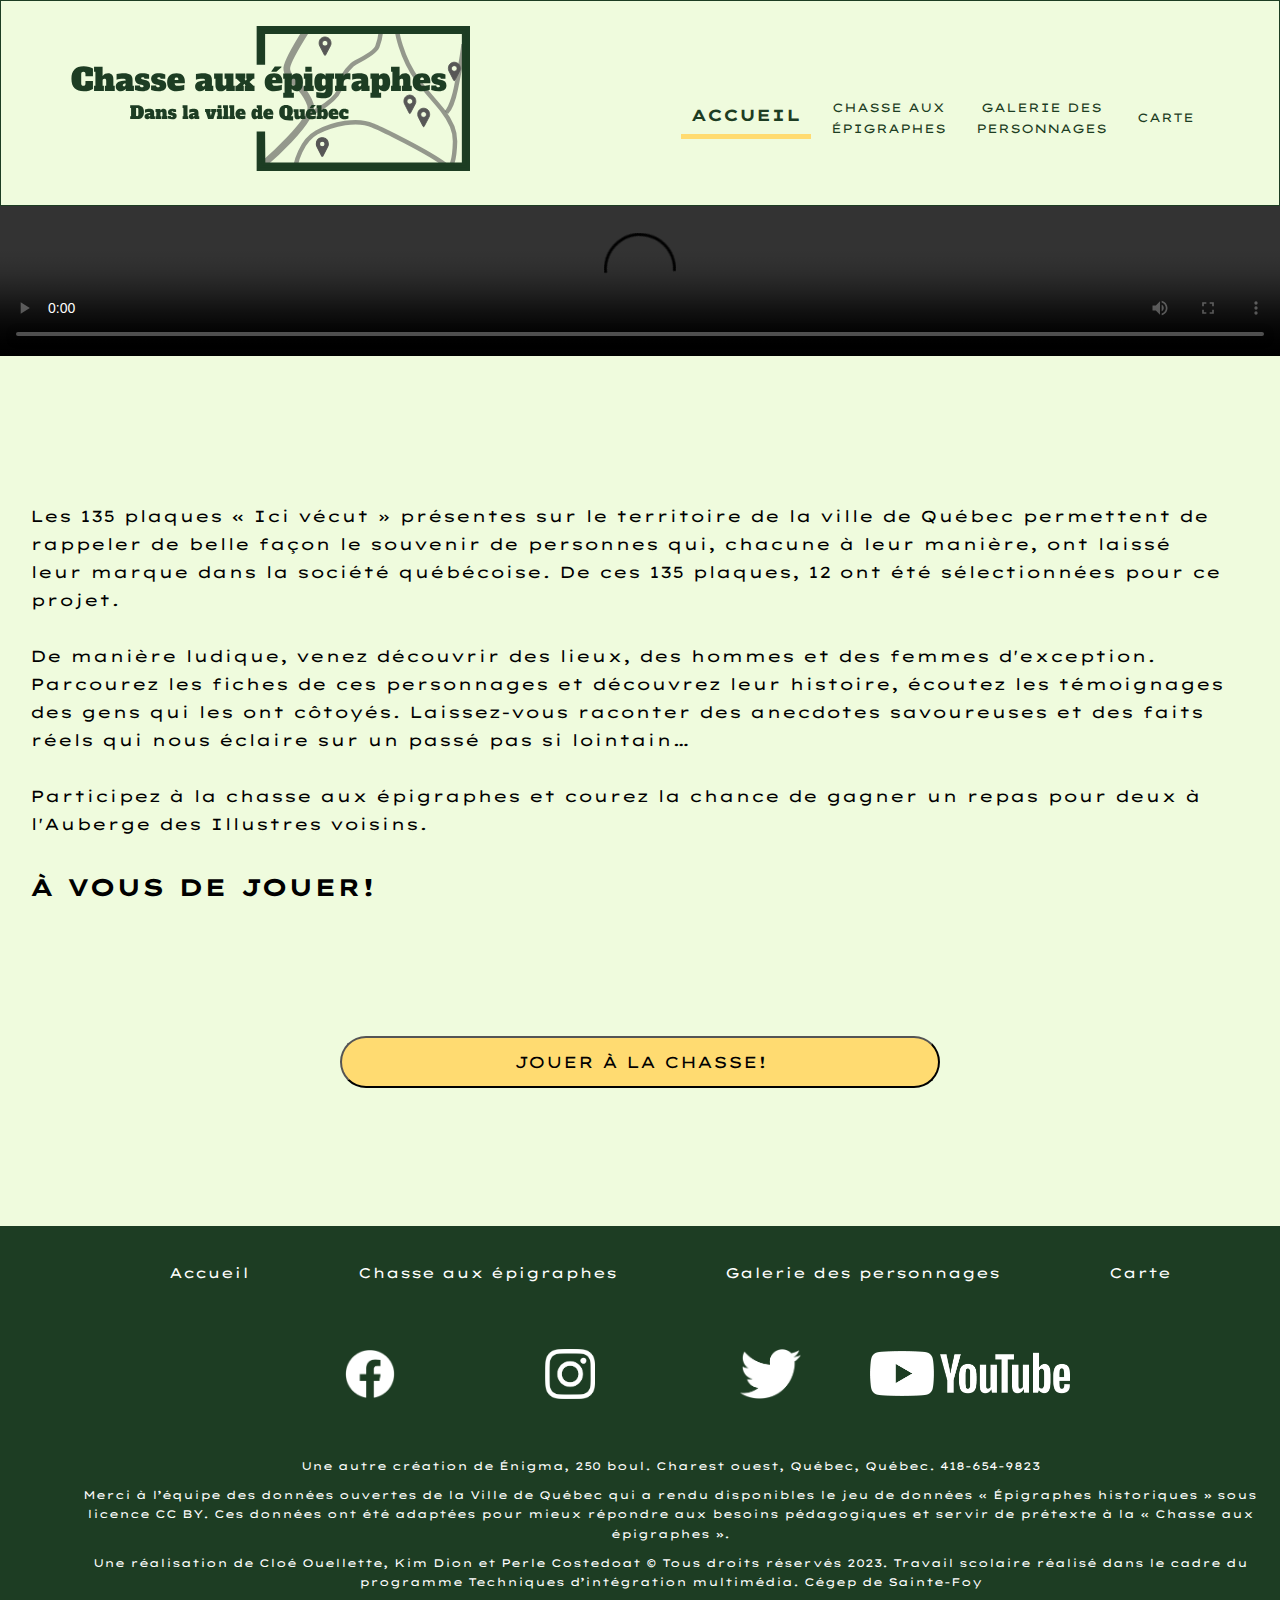
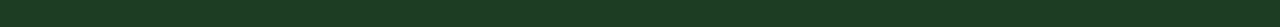
==== accueil/index.html @ 33965a0e "menage css" ====
<!DOCTYPE html>
<html lang="en">
<head>
    <meta charset="UTF-8">
    <meta http-equiv="X-UA-Compatible" content="IE=edge">
    <meta name="viewport" content="width=device-width, initial-scale=1.0">

    <meta name="viewport" content="width=device-width, initial-scale=1.0">
  <meta name="description" content="Chasse aux épigraphes est un jeu, une chasse aux trésors imaginée par Énigma, firme spécialisée en 
  jeux sérieux. Les données proviennent des épigraphes historiques de la Ville de Québec. Il est réalisé par Cloé Ouellette, Perle Costedoat et 
  Kim dion, étudiantes en première année du programme Techniques d’intégration multimédia.">
  <meta name="keywords"
    content="Énigma, chasse, épigraphes, données ouvertes, Chasse aux épigraphes, personnages historiques">
  <meta name="author" content="Énigma & le programme Techniques d’intégration multimédia du Cégep de Sainte-Foy">

  <title>Accueil</title>

  <link rel="apple-touch-icon" sizes="180x180" href="../assests/images/favicon/apple-touch-icon.png">
  <link rel="icon" type="image/png" sizes="32x32" href="../assests/images/favicon/favicon-32x32.png">
  <link rel="icon" type="image/png" sizes="16x16" href="../assests/images/favicon/favicon-16x16.png">
  <link rel="manifest" href="../assests/images/favicon/site.webmanifest">
  <link rel="mask-icon" href="../assests/images/favicon/safari-pinned-tab.svg" color="#5bbad5">
  <meta name="msapplication-TileColor" content="#da532c">
  <meta name="theme-color" content="#ffffff">


    
    <link rel="stylesheet" href="../assests/css/style-mandatA.css">
    <!-- <link rel="stylesheet" href="../assests/css/style-mandatC.css"> -->
    <script defer src="../assests/js/menu.js"></script>
</head>
<body>
 <!-- ENTETE - MENU PRINCIPAL -->
 <nav class="entete-nav">

  <div class="div-conteneur-nav conteneur">
    <a href="../accueil/index.html"><img class="logo" src="../assests/images/logo-chasse1.svg"></a>

    <div class="nav">
      <ul class="entete-nav-liste  ">
        <li class="entete-nav-item"><a href="../accueil/index.html" class="entete-nav-lien lien--actif">ACCUEIL</a></li>
        <li class="entete-nav-item "><a href="../chasse/index.html" class="entete-nav-lien">CHASSE AUX
            <br>
            ÉPIGRAPHES</a></li>
        <li class="entete-nav-item"><a href="../galerie/index.html" class="entete-nav-lien">GALERIE DES
            <br>PERSONNAGES</a></li>
        <li class="entete-nav-item"><a href="../fiches/fiche.html" class="entete-nav-lien">CARTE</a></li>
      </ul>
    </div>

  </div>

</nav>

<!-- main -->
    <main>
       <div class="video">
        <video width="100%" src="../assests/video/ouellettec_chasseEpigraphe.mp4" alt="Animation d'introduction de la chasse aux épigraphes" controls></video>
      </div>


    <div class="main">
        <div class="div-conteneur conteneur">
        <p>
            Les 135 plaques « Ici vécut » présentes sur le territoire de la ville de Québec permettent de rappeler de belle façon le souvenir de personnes qui, chacune à leur manière, ont laissé leur marque dans la société québécoise. De ces 135 plaques, 12 ont été sélectionnées pour ce projet.<br>
            <br>
            De manière ludique, venez découvrir des lieux, des hommes et des femmes d'exception. Parcourez les fiches de ces personnages et découvrez leur histoire, écoutez les témoignages des gens qui les ont côtoyés. Laissez-vous raconter des anecdotes savoureuses et des faits réels qui nous éclaire sur un passé pas si lointain…<br>
            <br>
            Participez à la chasse aux épigraphes et courez la chance de gagner un repas pour deux à l'Auberge des Illustres voisins.<br>
            <br>
        </p>
    
        <h2>À VOUS DE JOUER!</h2>
        <br>
      </div> 
      <p class="pbouton">
        <button class="btnDirectionChasse" onclick="window.location.href = '../chasse/index.html';">JOUER À LA CHASSE!</button>
      </p>
    </div>
      
    </main>
      

      <!-- FOOTER -->
  <footer>
    <div class="conteneur div-conteneur">
    <div>
      <ul class="footer-nav">
        <li class="footer-nav-item"><a href="../accueil/index.html" class="footer-nav-lien">Accueil</a></li>
        <li class="footer-nav-item"><a href="../chasse/index.html" class="footer-nav-lien">Chasse aux épigraphes</a>
        </li>
        <li class="footer-nav-item"><a href="../galerie/index.html" class="footer-nav-lien">Galerie des personnages</a>
        </li>
        <li class="footer-nav-item"><a href="" class="footer-nav-lien">Carte</a></li>
      </ul>
    </div>

    <div>
      <ul class="menu-sociaux">
        <li class="menu-sociaux__item">
          <a class="menu-sociaux__lien" href="https://www.facebook.com"
            style="background-image: url(../assests/images/f_logo_RGB-White_100.png);">facebook</a>
        </li>
        <li class="menu-sociaux__item">
          <a class="menu-sociaux__lien" href="https://instagram.com/"
            style="background-image: url(../assests/images/Instagram_Glyph_White.png);">instagram</a>
        </li>
        <li class="menu-sociaux__item">
          <a class="menu-sociaux__lien" href="https://twitter.com"
            style="background-image: url(../assests/images/2021\ Twitter\ logo\ -\ white.png);">twitter</a>
        </li>
        <li class="menu-sociaux__item">
          <a class="menu-sociaux__lien youtube" href="https://youtube.com/"
            style="background-image: url(../assests/images/yt_logo_mono_dark.png);">youtube</a>
        </li>
      </ul>
    </div>

    <p class="p-footer">Une autre création de Énigma, 250 boul. Charest ouest, Québec, Québec. 418-654-9823</p>
    <p class="p-footer">Merci à l’équipe des données ouvertes de la Ville de Québec qui a rendu disponibles le jeu de
      données «
      Épigraphes historiques » sous licence CC BY. Ces données ont été adaptées pour mieux répondre aux besoins
      pédagogiques et servir de prétexte à la « Chasse aux épigraphes ».</p>
    <p class="p-footer">Une réalisation de Cloé Ouellette, Kim Dion et Perle Costedoat © Tous droits réservés 2023.
      Travail scolaire
      réalisé dans le cadre du programme Techniques d’intégration multimédia. Cégep de Sainte-Foy</p>
  </div>
  </footer>
</body>
</html>
---- assests/css/style-mandatA.css ----
@charset "UTF-8";
/**
 * @author: Perle Costedoat
 */

/* IMPORTER D'ABORD LES POLICES DE CARACTÈRES */

@import url('https://fonts.googleapis.com/css2?family=Lexend+Zetta&family=Tiro+Tamil&display=swap');

/* IMPORTER LES FICHIERS CSS */
@import url(normalize.css);
@import url(utilitaires.css);
@import url(base.css);
@import url(typo.css);
@import url(grille.css);
@import url(menu.css);

/* Réinitialisation */
* {
    margin: 0;
    padding: 0;
    box-sizing: border-box;
}


/* ------------------------------------------------------------------------------------------------------------------ */
/* MAIN */
body{
    background-color: #EFFBDD;
    text-align:left;
}
.main{
    width: auto;
    margin: 10px;
    padding: 10% 0 10%;
}

h2{
    font-family:'Lexend Zetta', sans-serif;
    font-size: 1.5em;
}
/* ------------------------------------------------------------------------------------------------------------------ */
/* BOUTON */
.pbouton{
    text-align: center;
}
@media (min-width:600px){
    .pbouton{
    text-align: center;
    padding: 100px 0 0;
}
}

.btnDirectionChasse{
    
    background-color:#FFDB71 ;
    width: fit-content;
    display: inline-block;
    border-radius: 30px;
    text-align: center;
    padding: 15px 40px;
    -webkit-transition: all 0.5s;
    -moz-transition: all 0.5s;
    -o-transition: all 0.5s;
    transition: all 0.5s;
    cursor: pointer;

}
@media (min-width: 600px){
    .btnDirectionChasse{
        background-color:#FFDB71 ;
        display: inline-block;
        border-radius: 30px;
        text-align: center;
        padding: 15px;
        width: 600px;
        -webkit-transition: all 0.5s;
        -moz-transition: all 0.5s;
        -o-transition: all 0.5s;
        transition: all 0.5s;
        cursor: pointer;
    
    }
}
@media (min-width: 800px){
    .btnDirectionChasse{
        background-color:#FFDB71 ;
        display: inline-block;
        border-radius: 30px;
        text-align: center;
        padding: 15px;
        width: 600px;
        -webkit-transition: all 0.5s;
        -moz-transition: all 0.5s;
        -o-transition: all 0.5s;
        transition: all 0.5s;
        cursor: pointer;
    
    }
}
.btnDirectionChasse:hover {
    background-color: #1D3D23;
    color: #EFFBDD;

}
/* ------------------------------------------------------------------------------------------------------------------ */
/* FOOTER
.youtube{
    width: 120px;
}
@media (min-width:600px){
    .youtube{
        width: 200px;
    }
}
.menu-sociaux__lien {
    background-repeat: no-repeat;
    background-size:contain;
    font-size: 0;
    height: 30px;
    display: block;
    padding: 0 25px;
    text-align: center;
    background-position: center;
}
.menu-sociaux__item{
    width: 200px;
    display: flex;
    justify-content: center;
}

.menu-sociaux {
    display: flex;
    flex-direction: row;
    list-style: none;
    justify-content: space-around;
    padding: 53px 0;
}

footer {
    background-color: #1D3D23;
    color: #fff;
    padding: 10px 50px 30px;
    text-align: center;
    
}

.footer-nav {
    display: flex;
    flex-direction: row;
    list-style: none;
    justify-content: space-evenly;
    padding: 25px 0 10px;
}
.footer-nav-item{
    text-align: center;
    display: flex;
    
}
.footer-nav-lien {
    color: #fff;
    font-size: 1rem;
    text-decoration: none;
    margin: 0 10px;
    width: fit-content;
    text-align: center;
}

.p-footer {
    text-align: center;
    font-size: 1.1rem;
    padding: 5px 0;
}

@media (min-width:600px){
    .menu-sociaux__lien {
        background-repeat: no-repeat;
        padding-right: 100px;
        background-size: contain;
        font-size: 0;
        height: 50px;
        display: block;
    }
    
    .menu-sociaux {
        display: flex;
        flex-direction: row;
        list-style: none;
        justify-content: center;
        padding: 53px 0;
    }
    
    footer {
        background-color: #1D3D23;
        color: #fff;
        padding: 10px 50px 30px;
        
    }
    
    .footer-nav {
        display: flex;
        flex-direction: row;
        list-style: none;
        justify-content: space-evenly;
        padding: 25px 0 10px;
    }
    
    .footer-nav-lien {
        color: #fff;
        font-size: 1.4rem;
        text-decoration: none;
    }
    
    .p-footer {
        text-align: center;
        font-size: 1.1rem;
        padding: 5px 0;
    }

} */
---- assests/css/style-mandatC.css ----
@charset "UTF-8";
/**
 * @author: Cloé Ouellette
 */

/* IMPORTER D'ABORD LES POLICES DE CARACTÈRES */

@import url('https://fonts.googleapis.com/css2?family=Lexend+Zetta&family=Tiro+Tamil&display=swap');

/* IMPORTER LES FICHIERS CSS */
@import url(normalize.css);
@import url(utilitaires.css);
@import url(base.css);
@import url(typo.css);
@import url(grille.css);
@import url(menu.css);

/* Réinitialisation */
* {
    margin: 0;
    padding: 0;
    box-sizing: border-box;
}

/* .div-conteneur-nav {
    display: flex;
    flex-direction: column;
    justify-content: space-between;
    align-items: center;
}

@media(min-width:900px){
    .div-conteneur-nav{
    display: flex;
    flex-direction: row;
    justify-content: space-between;
    }
}

.div-conteneur {
    margin: 0 auto;
} */



/* ------------------------------------------------------------------------------------------------------------------ */



/* ------------------------------------------------------------------------------------------------------------------ */
/* TITRE PAGE */


.titre-page,
.titre-fiche {
    background-color: #EFFBDD;
    border: #1D3D23 1px solid;
    margin: 0;
    padding: 100px 0;
    text-align: center;
    color: #1D3D23;
    position: relative;
}

.titre-fiche{
    height: 700px;
}

.span-prenom {

    position: absolute;
    width: 302px;
    height: 92px;
    left: 12%;
    top: 5%;

    font-family: 'Tiro Tamil';
    font-style: normal;
    font-weight: 400;
    font-size: 3rem;
    line-height: 92px;

}
@media (min-width:600px){
    .span-prenom {

        position: absolute;
        width: 302px;
        height: 92px;
        left: 30%;
        top: 5%;
    
        font-family: 'Tiro Tamil';
        font-style: normal;
        font-weight: 400;
        font-size: 60px;
        line-height: 92px;
    
    }
}
@media (min-width:800px){
    .span-prenom {

        position: absolute;
        width: fit-content;
        height: 92px;
        left: 24%;
        top: 30%;
        background-color:#ffffff75;
        padding: 0 10px;
    
        font-family: 'Tiro Tamil';
        font-style: normal;
        font-weight: 400;
        font-size: 64px;
        line-height: 92px;
    
    }
}

.span-nom {
    position: absolute;
    width: 254px;
    height: 92px;
    left: 15%;
    top: 70%;


    font-family: 'Tiro Tamil';
    font-style: normal;
    font-weight: 400;
    font-size: 3rem;
    line-height: 92px;
}
@media (min-width:600px){
    .span-nom {
        position: absolute;
        width: 254px;
        height: 92px;
        left: 33%;
        top: 89%;
    
    
        font-family: 'Tiro Tamil';
        font-style: normal;
        font-weight: 400;
        font-size: 64px;
        line-height: 92px;
    }
}
@media (min-width:800px){
    .span-nom {
        position: absolute;
        width: fit-content;
        height: 92px;
        left: 61%;
        top: 55%;
        background-color:#ffffff75;
        padding: 0 10px;
    
    
        font-family: 'Tiro Tamil';
        font-style: normal;
        font-weight: 400;
        font-size: 64px;
        line-height: 92px;
    }
}


.p-copyright-img-titre {
    order: 1;
    text-align: center;
    margin-bottom: 30px;
    margin-top: 100px;
    font-size: 1.2rem;
}
@media (min-width:600px){
    .p-copyright-img-titre {
        order: -1;;
        text-align: end;
        margin-bottom: 30px;
        font-size: 1.3rem;
    }
}@media (min-width:800px){
    .p-copyright-img-titre {
        order: -1;;
        text-align: end;
        margin-bottom: 30px;
    }
}



.image-copyright {
    display: flex;
    flex-direction: column;
    align-items: center;
}
@media (min-width:600px){
    .image-copyright {
    display: flex;
    flex-direction: row;
    align-items: end;
}
}




.img-titre-fiche {

    margin-left: 10px;

}
@media (min-width:600px){
    .img-titre-fiche {
        margin-left: 25px;
        width: 490px;
        height: 490px;
    }
}
@media (min-width:800px){
    .img-titre-fiche {
        margin-left: 25px;
        width: 490px;
        height: 490px;
    
    }
}



/* ------------------------------------------------------------------------------------------------------------------ */


/* ------------------------------------------------------------------------------------------------------------------ */
/* PAGE CHASSE AUX ÉPIGRAPHES */


/* INFOS JEUX */

.infos-jeu {
    background-color: #1D3D23;
    color: #EFFBDD;
    border: #1D3D23 1px solid;
    padding: 90px 50px;
}

/* TABLEAU DU JEU */

.tableau-jeu {
    background-color: #EFFBDD;
    border: #1D3D23 1px solid;
    color: #1D3D23;
    padding: 90px 50px;
}

.titre-tableau-jeu {
    margin-bottom: 30px;
}
@media(max-width:599px){
    .titre-tableau-jeu {
        margin-bottom: 60px;
        text-align: center;
    }  
}

.cartes-jeu {
    display: flex;
    flex-direction: column;
    justify-content: center;
    align-items: center;
}
.carte{
    width: 200px;
    margin: 10px 0;
}
@media (min-width:600px){
    .cartes-jeu{
    display: flex;
    flex-direction: row;
    justify-content: space-between;
    }
    .carte{
       width:310px; 
    height:430px;
    margin: 0 10px;
    }
}


.carte{
    width: 80%;
}
@media (min-width:600px){
    .carte{
        width: 30%;
    }
}
.bouton-jeu {
    text-align: center;
    margin: 77px 0 0;
}

.btn-piger-chasse {
    width: max-content;
    padding: 0 30px;
    height: 66px;
    background: #1D3D23;
    border-radius: 100px;
    color: #FFDB71;
    font-size: 1.2rem;
    -webkit-transition: all 0.5s;
    -moz-transition: all 0.5s;
    -o-transition: all 0.5s;
    transition: all 0.5s;
    cursor: pointer;
}
@media (min-width:600px){
    .btn-piger-chasse{
        width: 400px;
        font-size: 1.4rem; 
    }
}

.btn-piger-chasse:hover {
    background: #FFDB71;
    color: #1D3D23;
    cursor: pointer;

}

/* ------------------------------------------------------------------------------------------------------------------ */
/* PAGE FICHE */



/* notes bibliographiques */
.notes-biblios {
    position: relative;
    background-color: #1D3D23;
    color: #EFFBDD;
    border: #1D3D23 1px solid;
    display: flex;
    align-items: center;
    padding: 50px 40px;
    height: fit-content;
}

@media (min-width:600px){
    .notes-biblios {
    background-color: #1D3D23;
    color: #EFFBDD;
    border: #1D3D23 1px solid;
    display: flex;
    align-items: center;
    padding: 90px 50px;
    height:fit-content;
}
}
@media (min-width:800px){
    .notes-biblios {
        background-color: #1D3D23;
        color: #EFFBDD;
        border: #1D3D23 1px solid;
        display: flex;
        align-items: center;
        padding: 90px 50px;
    }
}


/* catégorie */
.categorie {
    position: absolute;
    z-index: 1;
    top: 98%;
    left: 18%;
    width: fit-content;
    background-color: #FFDB71;
    padding: 10px 20px;
    color: #1D3D23;
}
@media (min-width:600px){
    .categorie {
    position: absolute;
    top: 98%;
    left: 30%;
    width: fit-content;
    background-color: #FFDB71;
    padding: 10px 20px;
    color: #1D3D23;
}
}
@media (min-width:800px){
    .categorie {
        position: absolute;
        top: 98%;
        left: 40%;
        width: fit-content;
        background-color: #FFDB71;
        padding: 10px 20px;
        color: #1D3D23;
    }
}


/* section localisation et epigraphe */

.infos-localisation-epigraphe {
    background-color: #EFFBDD;
    border: #1D3D23 1px solid;
    color: #1D3D23;
    padding: 30px 20px;
    position: relative;
}
@media (min-width:600px){
    .infos-localisation-epigraphe {
        background-color: #EFFBDD;
        border: #1D3D23 1px solid;
        color: #1D3D23;
        padding: 90px 50px;
    }
}
@media (min-width:800px){
    .infos-localisation-epigraphe {
        background-color: #EFFBDD;
        border: #1D3D23 1px solid;
        color: #1D3D23;
        padding: 90px 50px;
    }
}


.section-localisation {
    padding: 19px 0;
    margin-top: 100px;
}
@media (min-width:600px){
    .section-localisation {
        display: flex;
        padding: 19px 0;
    }
}
@media (min-width:800px){
    .section-localisation {
        position: relative;
        display: flex;
        padding: 19px 0;
    }
}


.section-epigraphe {
    justify-content: space-between;
    padding: 50px 0;
}
@media (min-width:600px){
    .section-epigraphe {
        position: relative;
        display: flex;
        justify-content: space-between;
        padding-top: 150px;
    }
}
@media (min-width:800px){
    .section-epigraphe {
        position: relative;
        display: flex;
        justify-content: space-between;
        padding: 19px 0;
    }
}

.sous-titre-localisation {
    position: absolute;
    top: 4%;
    left: 10%;

    font-family: 'Tiro Tamil';
    font-style: normal;
    font-weight: 400;
    font-size: 40px;
    line-height: 92px;
}
@media (min-width:600px){
    .sous-titre-localisation {
        position: absolute;
        top: 10%;
        left: 6%;
        width: 486px;
        height: 92px;
    
        font-family: 'Tiro Tamil';
        font-style: normal;
        font-weight: 400;
        font-size: 64px;
        line-height: 92px;
    }
}
@media (min-width:800px){
    .sous-titre-localisation {
        position: absolute;
        top: 30%;
        left: 37%;
        width: 486px;
        height: 92px;
    
        font-family: 'Tiro Tamil';
        font-style: normal;
        font-weight: 400;
        font-size: 64px;
        line-height: 92px;
    }
}

.sous-titre-epigraphe{
    position: absolute;
    padding: 20px 0;
    margin-bottom: 10px;
    top:50%;
    left:17%;

    font-family: 'Tiro Tamil';
    font-style: normal;
    font-weight: 400;
    font-size: 40px;
    line-height: 92px;
}
@media (min-width:600px){
    .sous-titre-epigraphe{
        position: absolute;
        top: 7%;
        left: 0;


            
        font-family: 'Tiro Tamil';
        font-style: normal;
        font-weight: 400;
        font-size: 64px;
        line-height: 92px;
    }
}
@media (min-width:800px){
    .sous-titre-epigraphe{
        position: absolute;
        margin-bottom: 10px;
        top: 35%;
        left: 0;
        width: 486px;
        height: 92px;
    
        font-family: 'Tiro Tamil';
        font-style: normal;
        font-weight: 400;
        font-size: 64px;
        line-height: 92px;
    }
}


.p-localisation {
    margin-top: 10px;
    margin-left: 10px;
    margin-bottom: 50px;
    align-self: flex-end;
}
@media (min-width:600px){
    .p-localisation {
        margin-left: 25px;
        margin-bottom: 50px;
        align-self: flex-end;
    }
}
@media (min-width:800px){
    .p-localisation {
        margin-left: 25px;
        margin-bottom: 50px;
        align-self: flex-end;
    }
}

.p-epigraphe{
    margin-bottom: 50px;
    align-self: flex-end;
}

.img-localisation {
    width: 100%;
}
@media (min-width:600px){
    .img-localisation {
        width: 40.5%;
    }
}
@media (min-width:800px){
    .img-localisation {
        width: 40.5%;
    }
}

.img-epigraphe{
    order: 1;
    padding: 30px 0;
    margin-right: 80px;
}
@media (min-width:600px){
    .img-epigraphe{
        order: 1;
        width: 50%;
    }
}
@media (min-width:800px){
    .img-epigraphe{
        order: 1;
        margin-right: 80px;
    }
}


/* section capsule sonore */

.section-capsule-sonore {
    position: relative;
    background-color: #1D3D23;
    border: #1D3D23 1px solid;
    color: #fff;
    padding: 90px 50px;
    
}
@media (min-width:600px){
    .section-capsule-sonore {
        position: relative;
        background-color: #1D3D23;
        border: #1D3D23 1px solid;
        color: #fff;
        padding: 90px 50px;
    }
}
@media (min-width:800px){
    .section-capsule-sonore {
        position: relative;
        background-color: #1D3D23;
        border: #1D3D23 1px solid;
        color: #fff;
        
    }
}

.sous-titre-capsule{
    color: #EFFBDD;
    text-align: center;
    padding-bottom: 40px;
}
@media (min-width:600px){
    .sous-titre-capsule{
        color: #EFFBDD;
    }    
}
@media (min-width:800px){
    .sous-titre-capsule{
        color: #EFFBDD;
    }    
}

audio{
    margin: 40px 0;
}



.p-transcription{
    overflow: scroll;
    width: fit-content;
    height: 100px;
    background-color: #5b5b5b;
}
@media (min-width:600px){
    .p-transcription{
        width: 500px;
    }
}

.img-capsule-sonore{
    padding: 30px 0;
    width:100%;
}
@media (min-width:600px){
    .img-capsule-sonore{
        width: 50%;
    }
}
@media (min-width:800px){
    .img-capsule-sonore{
        position: absolute;
        top: 30%;
        left: 69%;
        width: 15%;
    }
}

@media (min-width:800px){
    .p-contexte-son{
        margin-top: 15%;
        text-align: end;
        margin-left: auto;
        width: 50%;
        font-size: 1.2rem;
    }
}
/* section soumettre la fiche */

.soumission-fiche {
    background-color: #EFFBDD;
    border: #1D3D23 1px solid;
    color: #1D3D23;
    padding: 90px 50px;
}

.p-association {
    margin-bottom: 60px;
}

.message-erreur {
    padding: 100px 0 50px;
}

/*bouton redirecton*/

.bouton-redirection {
    margin: 50px 0;
    width:fit-content;
    height: fit-content;
    background-color: #A4BE7B;
    border-style: none;
    border-radius: 5px;
    color: #000000;
    text-align: left;
    padding: 43px 20px;
}
@media (min-width:600px){
    .bouton-redirection {
        margin: 10px 0;
        width: fit-content;
        height: fit-content;
        background-color: #A4BE7B;
        border-style: none;
        border-radius: 5px;
        color: #000000;
        text-align: left;
        padding: 0 10px;
    }  
}
@media (min-width:800px){
    .bouton-redirection {
        margin: 10px 0;
        width: max-content;
        height: 36px;
        background-color: #A4BE7B;
        border-style: none;
        border-radius: 5px;
        color: #000000;
        text-align: left;
        padding: 0 20px;
    }  
}


.redirection-lien {
    text-decoration: none;
    color: #000000;
}

.redirection-lien:hover {
    cursor: pointer;
}

span {
    font-weight: bold;
    color: #1D3D23;
    font-size: 1.4rem;
}
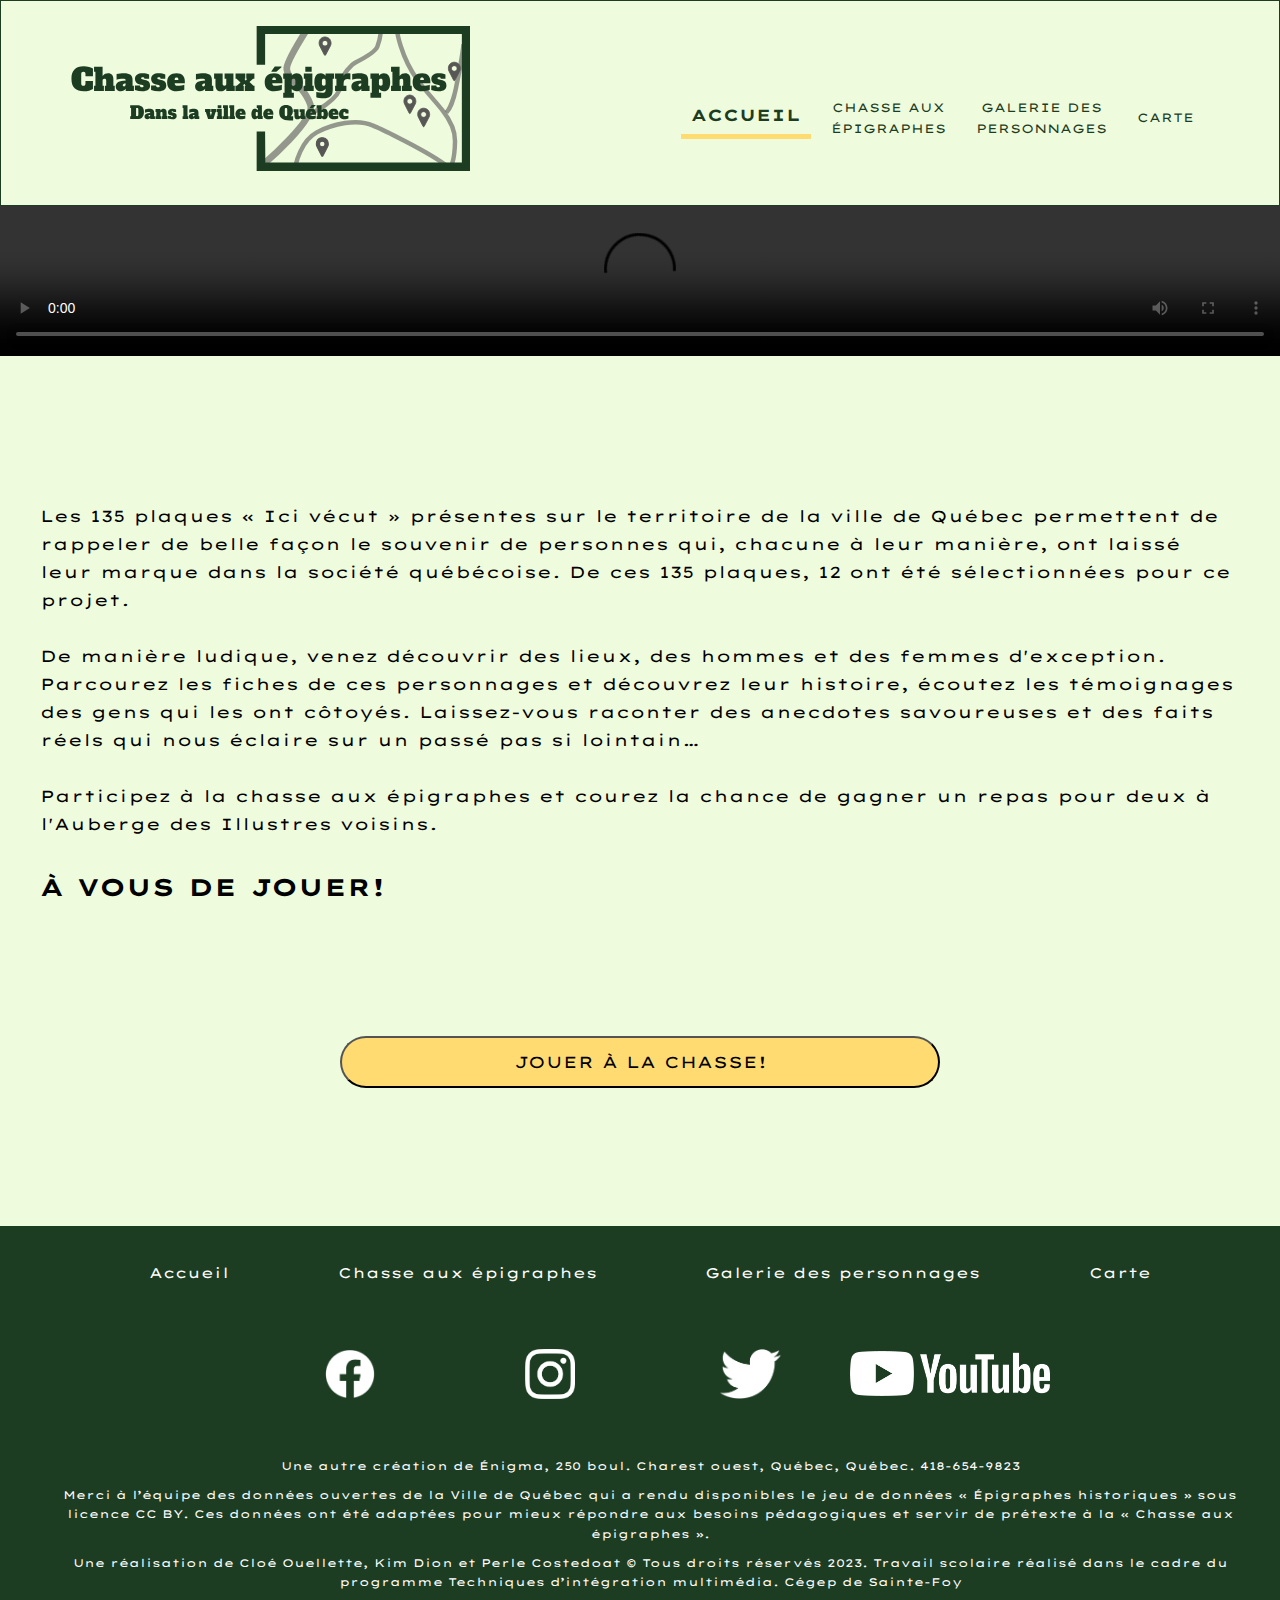
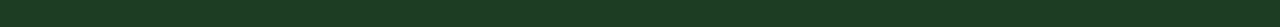
==== commit 38129238: "js chasse" ====
--- a/accueil/index.html
+++ b/accueil/index.html
@@ -44,7 +44,7 @@
             ÉPIGRAPHES</a></li>
         <li class="entete-nav-item"><a href="../galerie/index.html" class="entete-nav-lien">GALERIE DES
             <br>PERSONNAGES</a></li>
-        <li class="entete-nav-item"><a href="../fiches/fiche.html" class="entete-nav-lien">CARTE</a></li>
+            <li class="entete-nav-item"><a href="../carte/index.html" class="entete-nav-lien">CARTE</a></li>
       </ul>
     </div>
 
@@ -91,7 +91,7 @@
         </li>
         <li class="footer-nav-item"><a href="../galerie/index.html" class="footer-nav-lien">Galerie des personnages</a>
         </li>
-        <li class="footer-nav-item"><a href="" class="footer-nav-lien">Carte</a></li>
+        <li class="footer-nav-item"><a href="../carte/index.html" class="footer-nav-lien">Carte</a></li>
       </ul>
     </div>
 
--- a/assests/css/style-mandatA.css
+++ b/assests/css/style-mandatA.css
@@ -20,6 +20,24 @@
     margin: 0;
     padding: 0;
     box-sizing: border-box;
+}
+.div-conteneur-nav {
+    display: flex;
+    flex-direction: column;
+    justify-content: space-between;
+    align-items: center;
+}
+
+@media(min-width:900px){
+    .div-conteneur-nav{
+    display: flex;
+    flex-direction: row;
+    justify-content: space-between;
+    }
+}
+
+.div-conteneur {
+    margin: 0 auto;
 }
 
 
@@ -104,117 +122,3 @@
 
 }
 /* ------------------------------------------------------------------------------------------------------------------ */
-/* FOOTER
-.youtube{
-    width: 120px;
-}
-@media (min-width:600px){
-    .youtube{
-        width: 200px;
-    }
-}
-.menu-sociaux__lien {
-    background-repeat: no-repeat;
-    background-size:contain;
-    font-size: 0;
-    height: 30px;
-    display: block;
-    padding: 0 25px;
-    text-align: center;
-    background-position: center;
-}
-.menu-sociaux__item{
-    width: 200px;
-    display: flex;
-    justify-content: center;
-}
-
-.menu-sociaux {
-    display: flex;
-    flex-direction: row;
-    list-style: none;
-    justify-content: space-around;
-    padding: 53px 0;
-}
-
-footer {
-    background-color: #1D3D23;
-    color: #fff;
-    padding: 10px 50px 30px;
-    text-align: center;
-    
-}
-
-.footer-nav {
-    display: flex;
-    flex-direction: row;
-    list-style: none;
-    justify-content: space-evenly;
-    padding: 25px 0 10px;
-}
-.footer-nav-item{
-    text-align: center;
-    display: flex;
-    
-}
-.footer-nav-lien {
-    color: #fff;
-    font-size: 1rem;
-    text-decoration: none;
-    margin: 0 10px;
-    width: fit-content;
-    text-align: center;
-}
-
-.p-footer {
-    text-align: center;
-    font-size: 1.1rem;
-    padding: 5px 0;
-}
-
-@media (min-width:600px){
-    .menu-sociaux__lien {
-        background-repeat: no-repeat;
-        padding-right: 100px;
-        background-size: contain;
-        font-size: 0;
-        height: 50px;
-        display: block;
-    }
-    
-    .menu-sociaux {
-        display: flex;
-        flex-direction: row;
-        list-style: none;
-        justify-content: center;
-        padding: 53px 0;
-    }
-    
-    footer {
-        background-color: #1D3D23;
-        color: #fff;
-        padding: 10px 50px 30px;
-        
-    }
-    
-    .footer-nav {
-        display: flex;
-        flex-direction: row;
-        list-style: none;
-        justify-content: space-evenly;
-        padding: 25px 0 10px;
-    }
-    
-    .footer-nav-lien {
-        color: #fff;
-        font-size: 1.4rem;
-        text-decoration: none;
-    }
-    
-    .p-footer {
-        text-align: center;
-        font-size: 1.1rem;
-        padding: 5px 0;
-    }
-
-} */
--- a/assests/css/style-mandatC.css
+++ b/assests/css/style-mandatC.css
@@ -22,24 +22,24 @@
     box-sizing: border-box;
 }
 
-/* .div-conteneur-nav {
+.div-conteneur-nav {
     display: flex;
     flex-direction: column;
     justify-content: space-between;
     align-items: center;
 }
 
-@media(min-width:900px){
-    .div-conteneur-nav{
-    display: flex;
-    flex-direction: row;
-    justify-content: space-between;
+@media(min-width:900px) {
+    .div-conteneur-nav {
+        display: flex;
+        flex-direction: row;
+        justify-content: space-between;
     }
 }
 
 .div-conteneur {
     margin: 0 auto;
-} */
+}
 
 
 
@@ -62,8 +62,8 @@
     position: relative;
 }
 
-.titre-fiche{
-    height: 700px;
+.titre-fiche {
+    height: fit-content;
 }
 
 .span-prenom {
@@ -81,7 +81,8 @@
     line-height: 92px;
 
 }
-@media (min-width:600px){
+
+@media (min-width:600px) {
     .span-prenom {
 
         position: absolute;
@@ -89,16 +90,17 @@
         height: 92px;
         left: 30%;
         top: 5%;
-    
+
         font-family: 'Tiro Tamil';
         font-style: normal;
         font-weight: 400;
-        font-size: 60px;
+        font-size: 4rem;
         line-height: 92px;
-    
-    }
-}
-@media (min-width:800px){
+
+    }
+}
+
+@media (min-width:800px) {
     .span-prenom {
 
         position: absolute;
@@ -106,15 +108,15 @@
         height: 92px;
         left: 24%;
         top: 30%;
-        background-color:#ffffff75;
+        background-color: #ffffff75;
         padding: 0 10px;
-    
+
         font-family: 'Tiro Tamil';
         font-style: normal;
         font-weight: 400;
         font-size: 64px;
         line-height: 92px;
-    
+
     }
 }
 
@@ -123,7 +125,7 @@
     width: 254px;
     height: 92px;
     left: 15%;
-    top: 70%;
+    top: 65%;
 
 
     font-family: 'Tiro Tamil';
@@ -132,33 +134,35 @@
     font-size: 3rem;
     line-height: 92px;
 }
-@media (min-width:600px){
+
+@media (min-width:600px) {
     .span-nom {
         position: absolute;
         width: 254px;
         height: 92px;
         left: 33%;
         top: 89%;
-    
-    
+
+
         font-family: 'Tiro Tamil';
         font-style: normal;
         font-weight: 400;
-        font-size: 64px;
+        font-size: 4rem;
         line-height: 92px;
     }
 }
-@media (min-width:800px){
+
+@media (min-width:800px) {
     .span-nom {
         position: absolute;
         width: fit-content;
         height: 92px;
         left: 61%;
         top: 55%;
-        background-color:#ffffff75;
+        background-color: #ffffff75;
         padding: 0 10px;
-    
-    
+
+
         font-family: 'Tiro Tamil';
         font-style: normal;
         font-weight: 400;
@@ -175,16 +179,21 @@
     margin-top: 100px;
     font-size: 1.2rem;
 }
-@media (min-width:600px){
+
+@media (min-width:600px) {
     .p-copyright-img-titre {
-        order: -1;;
+        order: -1;
+        ;
         text-align: end;
         margin-bottom: 30px;
         font-size: 1.3rem;
     }
-}@media (min-width:800px){
+}
+
+@media (min-width:800px) {
     .p-copyright-img-titre {
-        order: -1;;
+        order: -1;
+        ;
         text-align: end;
         margin-bottom: 30px;
     }
@@ -197,12 +206,14 @@
     flex-direction: column;
     align-items: center;
 }
-@media (min-width:600px){
+
+@media (min-width:600px) {
     .image-copyright {
-    display: flex;
-    flex-direction: row;
-    align-items: end;
-}
+        display: flex;
+        flex-direction: row;
+        align-items: end;
+        justify-content: center;
+    }
 }
 
 
@@ -213,19 +224,19 @@
     margin-left: 10px;
 
 }
-@media (min-width:600px){
+
+@media (min-width:600px) {
     .img-titre-fiche {
-        margin-left: 25px;
-        width: 490px;
-        height: 490px;
-    }
-}
-@media (min-width:800px){
+        margin-right: 20%;
+    }
+}
+
+@media (min-width:800px) {
     .img-titre-fiche {
-        margin-left: 25px;
-        width: 490px;
-        height: 490px;
-    
+        margin-right: 25%;
+        width: 600px;
+        height: 700px;
+
     }
 }
 
@@ -253,17 +264,20 @@
     background-color: #EFFBDD;
     border: #1D3D23 1px solid;
     color: #1D3D23;
-    padding: 90px 50px;
-}
+    padding: 100px 50px;
+}
+
 
 .titre-tableau-jeu {
-    margin-bottom: 30px;
-}
-@media(max-width:599px){
+    margin-bottom: 60px;
+    text-align: center;
+}
+
+@media(min-width:800px) {
     .titre-tableau-jeu {
-        margin-bottom: 60px;
-        text-align: center;
-    }  
+        margin-bottom: 30px;
+        text-align: left;
+    }
 }
 
 .cartes-jeu {
@@ -272,41 +286,127 @@
     justify-content: center;
     align-items: center;
 }
-.carte{
-    width: 200px;
-    margin: 10px 0;
-}
-@media (min-width:600px){
-    .cartes-jeu{
+
+@media (min-width:800px) {
+    .cartes-jeu {
+        display: flex;
+        flex-direction: row;
+        justify-content: space-between;
+        margin: 30px 0;
+    }
+
+}
+
+
+.liste__cartes-chasse {
+    list-style: none;
+    display: flex;
+    flex-direction: column;
+    justify-content: center;
+}
+
+@media (min-width:800px) {
+    .liste__cartes-chasse {
+        list-style: none;
+        display: flex;
+        flex-direction: row;
+        justify-content: center;
+
+    }
+}
+
+.item__cartes-chasse {
+    text-align: center;
+    display: flex;
+    flex-direction: column;
+    align-items: center;
+    
+    margin: 20px 0;
+}
+
+@media (min-width:800px) {
+    .item__cartes-chasse {
+        text-align: center;
+        margin: 20px 0;
+       width:calc(100%/3) ;
+    }
+}
+
+div.cache{
+    display: none;
+}
+
+.liste__cartes-chasse__zone-completee{
+    list-style: none;
     display: flex;
     flex-direction: row;
-    justify-content: space-between;
-    }
-    .carte{
-       width:310px; 
-    height:430px;
+    justify-content: center;
+    align-items: center;
+    margin: 50px 0;
+    
+}
+
+
+.item__cartes-chasse__zone-completee {
+    display: flex;
+    flex-direction: row;
+    justify-content: center;
+    align-items: center;
+    width: 200px;
     margin: 0 10px;
-    }
-}
-
-
-.carte{
-    width: 80%;
-}
-@media (min-width:600px){
-    .carte{
-        width: 30%;
-    }
-}
-.bouton-jeu {
+}
+
+.p_indice-chasse {
+    font-size: 1.3rem;
+    flex-grow: 1;
+}
+
+@media (min-width:800px) {
+    .p_indice-chasse {
+        font-size: 1.6rem;
+    }
+}
+
+.carte {
+    width: 50%;
+    margin-bottom: 10px;
+    margin-top: 10px;
+}
+
+@media (min-width:800px) {
+    .carte {
+
+        width: 80%;
+        margin: 0 10px;
+        margin-top: 10px;
+    }
+}
+
+.carte__zone-completee {
+    width: 100%;
+}
+
+.section__demarrer-nouvelle-chasse{
     text-align: center;
-    margin: 77px 0 0;
-}
-
-.btn-piger-chasse {
-    width: max-content;
-    padding: 0 30px;
-    height: 66px;
+    font-size: 1.2rem;
+    margin: 80px auto 0;
+    background-color: #A4BE7B;
+    border-radius: 10px;
+    padding:10px 10px 30px;
+
+}
+
+
+@media (min-width:800px) {
+    .section__demarrer-nouvelle-chasse{
+        margin: 100px auto 0;
+    font-size: 1.6rem;
+}
+}
+
+.btn-demarrer-nouvelle-chasse{
+    width: fit-content;
+    padding: 10px 20px;
     background: #1D3D23;
     border-radius: 100px;
     color: #FFDB71;
@@ -317,18 +417,164 @@
     transition: all 0.5s;
     cursor: pointer;
 }
-@media (min-width:600px){
-    .btn-piger-chasse{
-        width: 400px;
-        font-size: 1.4rem; 
-    }
-}
-
-.btn-piger-chasse:hover {
+
+#zoneAucuneEnquete {
+
+    text-align: center;
+    margin: 30px auto;
+    border: solid 1px black;
+    border-radius: 10px;
+    padding: 30px;
+}
+
+.bouton-jeu {
+    text-align: center;
+    margin: 20px 0 0;
+}
+
+
+
+.btn-piger-chasse {
+    width: max-content;
+    padding: 0 20px;
+    height: 40px;
+    background: #1D3D23;
+    border-radius: 100px;
+    color: #FFDB71;
+    font-size: 1.2rem;
+    -webkit-transition: all 0.5s;
+    -moz-transition: all 0.5s;
+    -o-transition: all 0.5s;
+    transition: all 0.5s;
+    cursor: pointer;
+}
+
+@media (min-width:800px) {
+    .btn-piger-chasse {
+        width: max-content;
+        font-size: 1.4rem;
+        height: 50px;
+        padding: 0 30px;
+    }
+}
+
+.btn-piger-chasse:hover,
+.btn-demarrer-nouvelle-chasse:hover {
     background: #FFDB71;
     color: #1D3D23;
     cursor: pointer;
-
+}
+
+.btn__nouvelle-chasse {
+    margin-top: 20px;
+}
+
+
+
+.zoneChasseCompletee {
+    text-align: center;
+    margin: 30px auto;
+    border: solid 1px black;
+    border-radius: 10px;
+    padding: 30px;
+    font-size: 1.4rem;
+}
+
+@media (min-width:800px) {
+    .zoneChasseCompletee {
+        text-align: center;
+        margin: 30px auto;
+        border: solid 1px black;
+        border-radius: 10px;
+        padding: 30px;
+        font-size: 1.6rem;
+    }
+}
+
+.h2__zonecompletee {
+    font-size: 3rem;
+    margin: 10px 0;
+}
+
+@media (min-width:800px) {
+    .h2__zonecompletee {
+        font-size: 4rem;
+    }
+}
+
+.bouton-redirection-concours {
+    width: fit-content;
+    margin: 10px auto;
+    padding: 10px 20px;
+    background: #FFDB71;
+    border-radius: 100px;
+    color: #1D3D23;
+    font-size: 1.4rem;
+    cursor: pointer;
+}
+
+@media (min-width:800px) {
+    .bouton-redirection-concours {
+        margin: 10px auto;
+        padding: 15px 50px;
+        width: max-content;
+        font-size: 1.6rem;
+        cursor: pointer;
+
+    }
+}
+
+
+
+.section-btns-liens-chasse {
+    display: flex;
+    flex-direction: column;
+    margin-top: 60px;
+    font-size: 1.4rem;
+}
+
+@media (min-width:900px) {
+    .section-btns-liens-chasse {
+        display: flex;
+        flex-direction: row;
+        justify-content: space-between;
+    }
+}
+
+.div__piger-nouvelleChasse {
+    padding: 20px 0;
+    margin-right: 20px;
+}
+
+@media (min-width:900px) {
+    .div__piger-nouvelleChasse {
+        padding: 0;
+    }
+}
+
+
+.p-nb-indice{
+    background-color: #1D3D23;
+    color: #fff;
+    padding: 5px 20px;
+    border-radius: 100px;
+    width: fit-content;
+    font-size: 1.4rem;
+    text-align: center;
+}
+
+.entete-chasseEnCours{
+    display: flex;
+    flex-direction: column;
+    align-items: center;
+    margin-bottom: 10px;
+}
+@media (min-width:800px) {
+    .entete-chasseEnCours{
+        display: flex;
+        flex-direction: column;
+        align-items: flex-start;
+    }
 }
 
 /* ------------------------------------------------------------------------------------------------------------------ */
@@ -348,18 +594,19 @@
     height: fit-content;
 }
 
-@media (min-width:600px){
+@media (min-width:600px) {
     .notes-biblios {
-    background-color: #1D3D23;
-    color: #EFFBDD;
-    border: #1D3D23 1px solid;
-    display: flex;
-    align-items: center;
-    padding: 90px 50px;
-    height:fit-content;
-}
-}
-@media (min-width:800px){
+        background-color: #1D3D23;
+        color: #EFFBDD;
+        border: #1D3D23 1px solid;
+        display: flex;
+        align-items: center;
+        padding: 90px 50px;
+        height: fit-content;
+    }
+}
+
+@media (min-width:800px) {
     .notes-biblios {
         background-color: #1D3D23;
         color: #EFFBDD;
@@ -382,18 +629,20 @@
     padding: 10px 20px;
     color: #1D3D23;
 }
-@media (min-width:600px){
+
+@media (min-width:600px) {
     .categorie {
-    position: absolute;
-    top: 98%;
-    left: 30%;
-    width: fit-content;
-    background-color: #FFDB71;
-    padding: 10px 20px;
-    color: #1D3D23;
-}
-}
-@media (min-width:800px){
+        position: absolute;
+        top: 98%;
+        left: 30%;
+        width: fit-content;
+        background-color: #FFDB71;
+        padding: 10px 20px;
+        color: #1D3D23;
+    }
+}
+
+@media (min-width:800px) {
     .categorie {
         position: absolute;
         top: 98%;
@@ -415,7 +664,8 @@
     padding: 30px 20px;
     position: relative;
 }
-@media (min-width:600px){
+
+@media (min-width:600px) {
     .infos-localisation-epigraphe {
         background-color: #EFFBDD;
         border: #1D3D23 1px solid;
@@ -423,7 +673,8 @@
         padding: 90px 50px;
     }
 }
-@media (min-width:800px){
+
+@media (min-width:800px) {
     .infos-localisation-epigraphe {
         background-color: #EFFBDD;
         border: #1D3D23 1px solid;
@@ -437,13 +688,15 @@
     padding: 19px 0;
     margin-top: 100px;
 }
-@media (min-width:600px){
+
+@media (min-width:600px) {
     .section-localisation {
         display: flex;
         padding: 19px 0;
     }
 }
-@media (min-width:800px){
+
+@media (min-width:800px) {
     .section-localisation {
         position: relative;
         display: flex;
@@ -456,7 +709,8 @@
     justify-content: space-between;
     padding: 50px 0;
 }
-@media (min-width:600px){
+
+@media (min-width:600px) {
     .section-epigraphe {
         position: relative;
         display: flex;
@@ -464,7 +718,8 @@
         padding-top: 150px;
     }
 }
-@media (min-width:800px){
+
+@media (min-width:800px) {
     .section-epigraphe {
         position: relative;
         display: flex;
@@ -484,14 +739,15 @@
     font-size: 40px;
     line-height: 92px;
 }
-@media (min-width:600px){
+
+@media (min-width:600px) {
     .sous-titre-localisation {
         position: absolute;
         top: 10%;
         left: 6%;
         width: 486px;
         height: 92px;
-    
+
         font-family: 'Tiro Tamil';
         font-style: normal;
         font-weight: 400;
@@ -499,14 +755,15 @@
         line-height: 92px;
     }
 }
-@media (min-width:800px){
+
+@media (min-width:800px) {
     .sous-titre-localisation {
         position: absolute;
         top: 30%;
         left: 37%;
         width: 486px;
         height: 92px;
-    
+
         font-family: 'Tiro Tamil';
         font-style: normal;
         font-weight: 400;
@@ -515,12 +772,12 @@
     }
 }
 
-.sous-titre-epigraphe{
+.sous-titre-epigraphe {
     position: absolute;
     padding: 20px 0;
     margin-bottom: 10px;
-    top:50%;
-    left:17%;
+    top: 50%;
+    left: 17%;
 
     font-family: 'Tiro Tamil';
     font-style: normal;
@@ -528,14 +785,15 @@
     font-size: 40px;
     line-height: 92px;
 }
-@media (min-width:600px){
-    .sous-titre-epigraphe{
+
+@media (min-width:600px) {
+    .sous-titre-epigraphe {
         position: absolute;
         top: 7%;
         left: 0;
 
 
-            
+
         font-family: 'Tiro Tamil';
         font-style: normal;
         font-weight: 400;
@@ -543,15 +801,16 @@
         line-height: 92px;
     }
 }
-@media (min-width:800px){
-    .sous-titre-epigraphe{
+
+@media (min-width:800px) {
+    .sous-titre-epigraphe {
         position: absolute;
         margin-bottom: 10px;
         top: 35%;
         left: 0;
         width: 486px;
         height: 92px;
-    
+
         font-family: 'Tiro Tamil';
         font-style: normal;
         font-weight: 400;
@@ -567,14 +826,16 @@
     margin-bottom: 50px;
     align-self: flex-end;
 }
-@media (min-width:600px){
+
+@media (min-width:600px) {
     .p-localisation {
         margin-left: 25px;
         margin-bottom: 50px;
         align-self: flex-end;
     }
 }
-@media (min-width:800px){
+
+@media (min-width:800px) {
     .p-localisation {
         margin-left: 25px;
         margin-bottom: 50px;
@@ -582,7 +843,7 @@
     }
 }
 
-.p-epigraphe{
+.p-epigraphe {
     margin-bottom: 50px;
     align-self: flex-end;
 }
@@ -590,30 +851,34 @@
 .img-localisation {
     width: 100%;
 }
-@media (min-width:600px){
+
+@media (min-width:600px) {
     .img-localisation {
         width: 40.5%;
     }
 }
-@media (min-width:800px){
+
+@media (min-width:800px) {
     .img-localisation {
         width: 40.5%;
     }
 }
 
-.img-epigraphe{
+.img-epigraphe {
     order: 1;
     padding: 30px 0;
     margin-right: 80px;
 }
-@media (min-width:600px){
-    .img-epigraphe{
+
+@media (min-width:600px) {
+    .img-epigraphe {
         order: 1;
         width: 50%;
     }
 }
-@media (min-width:800px){
-    .img-epigraphe{
+
+@media (min-width:800px) {
+    .img-epigraphe {
         order: 1;
         margin-right: 80px;
     }
@@ -628,9 +893,10 @@
     border: #1D3D23 1px solid;
     color: #fff;
     padding: 90px 50px;
-    
-}
-@media (min-width:600px){
+
+}
+
+@media (min-width:600px) {
     .section-capsule-sonore {
         position: relative;
         background-color: #1D3D23;
@@ -639,70 +905,77 @@
         padding: 90px 50px;
     }
 }
-@media (min-width:800px){
+
+@media (min-width:800px) {
     .section-capsule-sonore {
         position: relative;
         background-color: #1D3D23;
         border: #1D3D23 1px solid;
         color: #fff;
-        
-    }
-}
-
-.sous-titre-capsule{
+
+    }
+}
+
+.sous-titre-capsule {
     color: #EFFBDD;
     text-align: center;
     padding-bottom: 40px;
 }
-@media (min-width:600px){
-    .sous-titre-capsule{
+
+@media (min-width:600px) {
+    .sous-titre-capsule {
         color: #EFFBDD;
-    }    
-}
-@media (min-width:800px){
-    .sous-titre-capsule{
+    }
+}
+
+@media (min-width:800px) {
+    .sous-titre-capsule {
         color: #EFFBDD;
-    }    
-}
-
-audio{
+    }
+}
+
+audio {
     margin: 40px 0;
 }
 
 
 
-.p-transcription{
+.p-transcription {
     overflow: scroll;
     width: fit-content;
     height: 100px;
     background-color: #5b5b5b;
 }
-@media (min-width:600px){
-    .p-transcription{
+
+@media (min-width:600px) {
+    .p-transcription {
         width: 500px;
     }
 }
 
-.img-capsule-sonore{
+.img-capsule-sonore {
     padding: 30px 0;
-    width:100%;
-}
-@media (min-width:600px){
-    .img-capsule-sonore{
+    width: 100%;
+}
+
+@media (min-width:600px) {
+    .img-capsule-sonore {
         width: 50%;
     }
 }
-@media (min-width:800px){
-    .img-capsule-sonore{
+
+@media (min-width:800px) {
+    .img-capsule-sonore {
         position: absolute;
-        top: 30%;
+        top: 40%;
         left: 69%;
         width: 15%;
     }
 }
 
-@media (min-width:800px){
-    .p-contexte-son{
+
+@media (min-width:800px) {
+    .p-contexte-son {
         margin-top: 15%;
         text-align: end;
         margin-left: auto;
@@ -710,6 +983,7 @@
         font-size: 1.2rem;
     }
 }
+
 /* section soumettre la fiche */
 
 .soumission-fiche {
@@ -727,44 +1001,63 @@
     padding: 100px 0 50px;
 }
 
+fieldset {
+    border: none;
+
+}
+
+form ul {
+    list-style: none;
+    display: flex;
+    flex-direction: row;
+    justify-content: space-between;
+    align-items: center;
+}
+
+input[name="formSoumission"]+label {
+    display: block;
+    align-items: center;
+    justify-content: center;
+
+}
+
+input[name="formSoumission"]+label img {
+    width: 100%;
+
+
+}
+
+input[name="formSoumission"]:checked+label {
+    border: 5px red solid;
+    padding: 0;
+    margin: 0;
+}
+
 /*bouton redirecton*/
 
 .bouton-redirection {
     margin: 50px 0;
-    width:fit-content;
-    height: fit-content;
+    width: fit-content;
     background-color: #A4BE7B;
     border-style: none;
     border-radius: 5px;
     color: #000000;
     text-align: left;
-    padding: 43px 20px;
-}
-@media (min-width:600px){
+    padding: 10px 20px;
+}
+
+@media (min-width:600px) {
     .bouton-redirection {
         margin: 10px 0;
-        width: fit-content;
-        height: fit-content;
-        background-color: #A4BE7B;
-        border-style: none;
-        border-radius: 5px;
-        color: #000000;
-        text-align: left;
-        padding: 0 10px;
-    }  
-}
-@media (min-width:800px){
+        padding: 10px 10px;
+    }
+}
+
+@media (min-width:800px) {
     .bouton-redirection {
         margin: 10px 0;
-        width: max-content;
-        height: 36px;
-        background-color: #A4BE7B;
-        border-style: none;
-        border-radius: 5px;
-        color: #000000;
-        text-align: left;
-        padding: 0 20px;
-    }  
+        padding: 10px 20px;
+    }
 }
 
 
@@ -777,9 +1070,23 @@
     cursor: pointer;
 }
 
-span {
+.span__lienRedirection {
     font-weight: bold;
     color: #1D3D23;
     font-size: 1.4rem;
 }
 
+
+
+.section-carte{
+    background-color: #EFFBDD;
+    border: solid 1px #1D3D23;
+    
+    padding: 50px;
+}
+
+
+.section-carte p{
+    margin: 10px;
+    text-align: center;
+}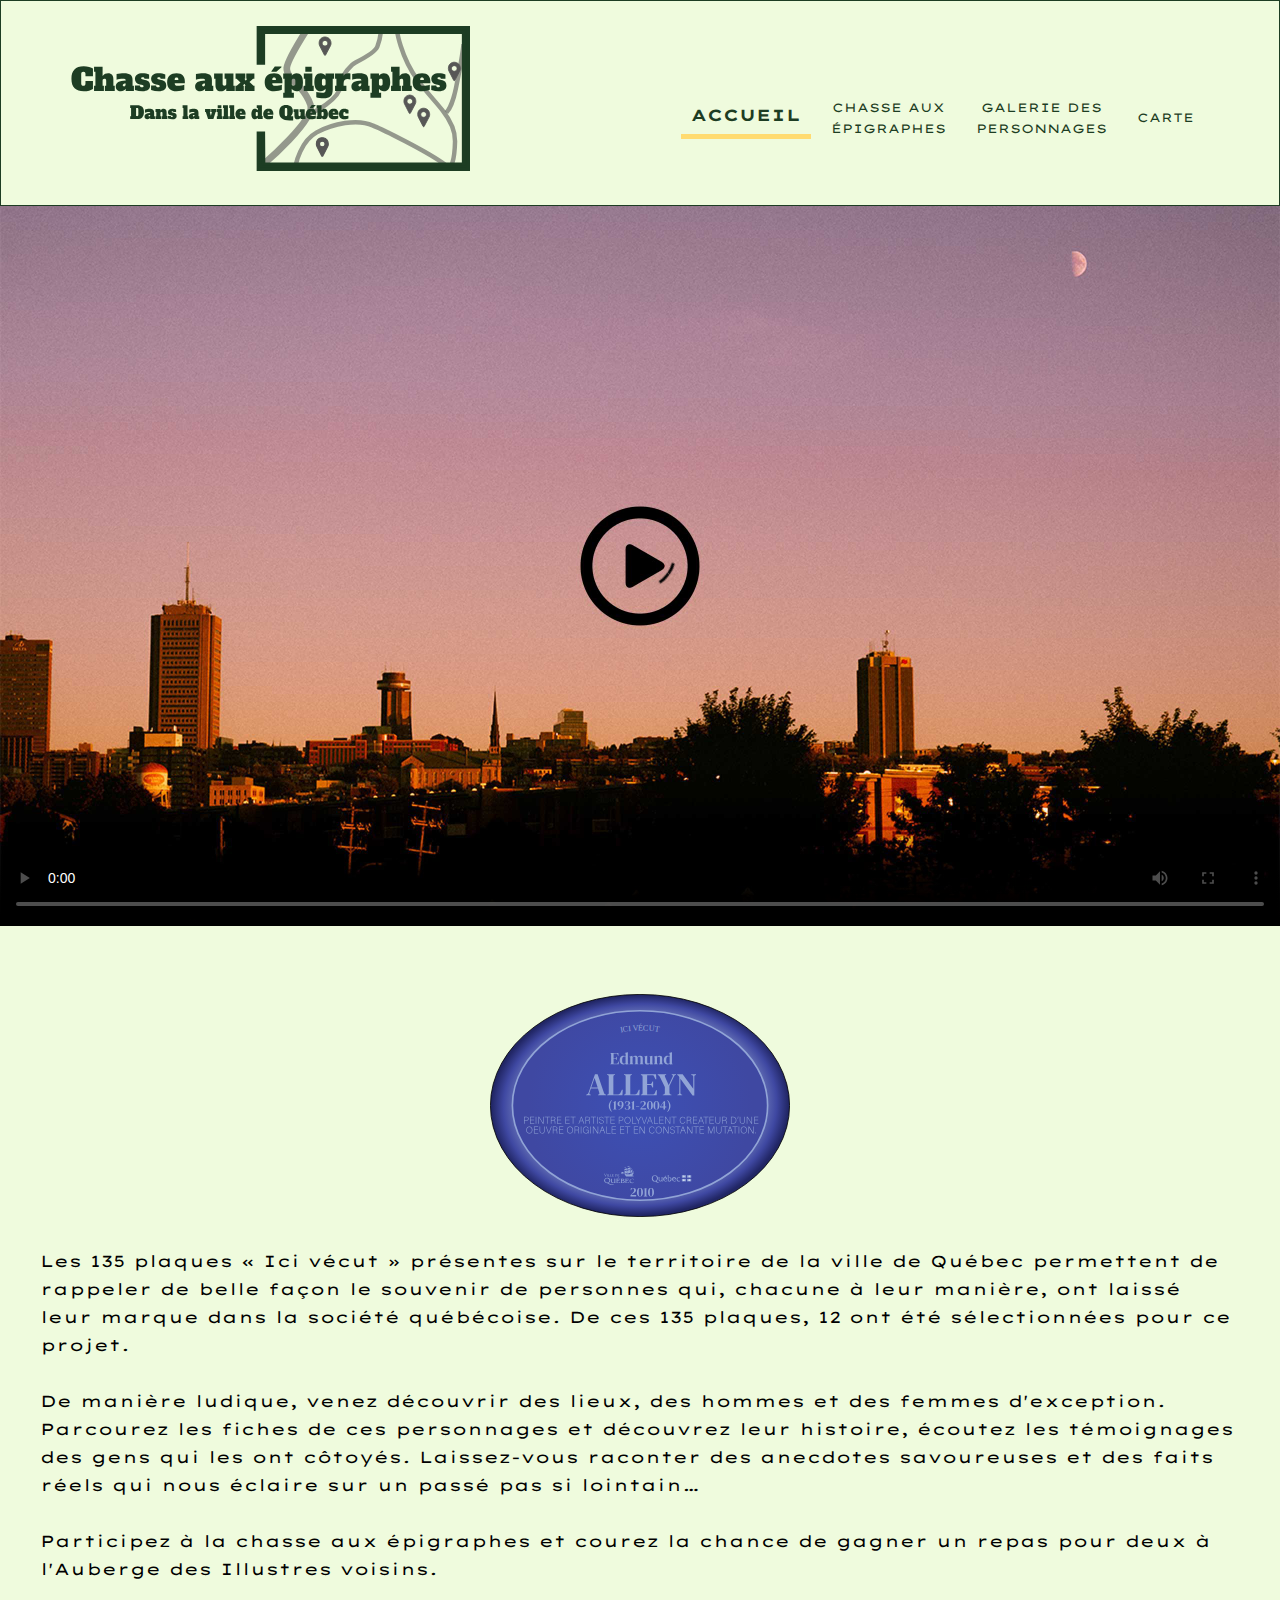
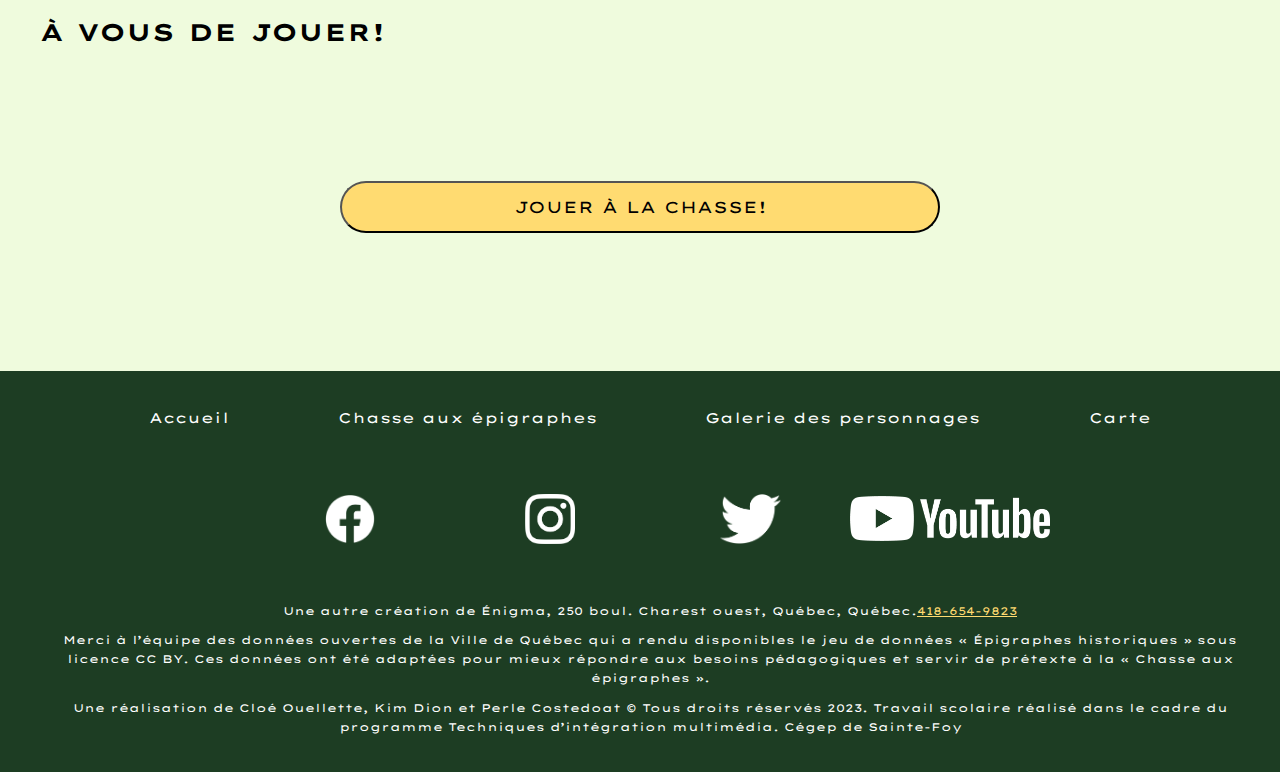
==== commit 0ba9ab07: "finalisations" ====
--- a/accueil/index.html
+++ b/accueil/index.html
@@ -55,20 +55,17 @@
 <!-- main -->
     <main>
        <div class="video">
-        <video width="100%" src="../assests/video/ouellettec_chasseEpigraphe.mp4" alt="Animation d'introduction de la chasse aux épigraphes" controls></video>
+        <video width="100%" src="../assests/video/ouellettec_chasseEpigraphe.mp4" poster="../assests/images/miniature.jpg" alt="Animation d'introduction de la chasse aux épigraphes" controls></video>
       </div>
 
 
     <div class="main">
-        <div class="div-conteneur conteneur">
-        <p>
-            Les 135 plaques « Ici vécut » présentes sur le territoire de la ville de Québec permettent de rappeler de belle façon le souvenir de personnes qui, chacune à leur manière, ont laissé leur marque dans la société québécoise. De ces 135 plaques, 12 ont été sélectionnées pour ce projet.<br>
+        <div class="texte-accueil div-conteneur conteneur">
+          <img class="epigraphe_accueil" src="../assests/images/images_epi/e0001.svg" width="200px" alt="edmund alleyn">
+        <p> Les 135 plaques « Ici vécut » présentes sur le territoire de la ville de Québec permettent de rappeler de belle façon le souvenir de personnes qui, chacune à leur manière, ont laissé leur marque dans la société québécoise. De ces 135 plaques, 12 ont été sélectionnées pour ce projet.</p><br>
+        <p>De manière ludique, venez découvrir des lieux, des hommes et des femmes d'exception. Parcourez les fiches de ces personnages et découvrez leur histoire, écoutez les témoignages des gens qui les ont côtoyés. Laissez-vous raconter des anecdotes savoureuses et des faits réels qui nous éclaire sur un passé pas si lointain…</p><br>
+            <p>Participez à la chasse aux épigraphes et courez la chance de gagner un repas pour deux à l'Auberge des Illustres voisins.</p>
             <br>
-            De manière ludique, venez découvrir des lieux, des hommes et des femmes d'exception. Parcourez les fiches de ces personnages et découvrez leur histoire, écoutez les témoignages des gens qui les ont côtoyés. Laissez-vous raconter des anecdotes savoureuses et des faits réels qui nous éclaire sur un passé pas si lointain…<br>
-            <br>
-            Participez à la chasse aux épigraphes et courez la chance de gagner un repas pour deux à l'Auberge des Illustres voisins.<br>
-            <br>
-        </p>
     
         <h2>À VOUS DE JOUER!</h2>
         <br>
@@ -116,7 +113,7 @@
       </ul>
     </div>
 
-    <p class="p-footer">Une autre création de Énigma, 250 boul. Charest ouest, Québec, Québec. 418-654-9823</p>
+    <p class="p-footer">Une autre création de Énigma, 250 boul. Charest ouest, Québec, Québec.<a class="lien-telephone" href="tel:418-654-9823">418-654-9823</a></p>
     <p class="p-footer">Merci à l’équipe des données ouvertes de la Ville de Québec qui a rendu disponibles le jeu de
       données «
       Épigraphes historiques » sous licence CC BY. Ces données ont été adaptées pour mieux répondre aux besoins
--- a/assests/css/style-mandatA.css
+++ b/assests/css/style-mandatA.css
@@ -50,13 +50,36 @@
 .main{
     width: auto;
     margin: 10px;
-    padding: 10% 0 10%;
+    padding: 40px 0 10%;
 }
 
 h2{
     font-family:'Lexend Zetta', sans-serif;
     font-size: 1.5em;
 }
+
+.texte-accueil{
+    display: flex;
+    flex-direction: column;
+    padding-top: 10px;
+}
+
+
+.epigraphe_accueil{
+    width: 200px;
+    align-self: center;
+    margin-bottom: 30px;
+}
+
+@media (min-width:600px){
+    .epigraphe_accueil{
+        width: 300px;
+        align-self: center;
+        margin-bottom: 30px;
+}
+}
+
+
 /* ------------------------------------------------------------------------------------------------------------------ */
 /* BOUTON */
 .pbouton{
--- a/assests/css/style-mandatC.css
+++ b/assests/css/style-mandatC.css
@@ -662,6 +662,7 @@
     border: #1D3D23 1px solid;
     color: #1D3D23;
     padding: 30px 20px;
+    padding-bottom: 0;
     position: relative;
 }
 
@@ -706,8 +707,9 @@
 
 
 .section-epigraphe {
+    position: relative;
     justify-content: space-between;
-    padding: 50px 0;
+    padding: 70px 0;
 }
 
 @media (min-width:600px) {
@@ -776,7 +778,7 @@
     position: absolute;
     padding: 20px 0;
     margin-bottom: 10px;
-    top: 50%;
+    top: 0%;
     left: 17%;
 
     font-family: 'Tiro Tamil';
@@ -867,7 +869,6 @@
 .img-epigraphe {
     order: 1;
     padding: 30px 0;
-    margin-right: 80px;
 }
 
 @media (min-width:600px) {
@@ -986,6 +987,18 @@
 
 /* section soumettre la fiche */
 
+
+.carte{
+    width: 60%;
+    margin-bottom: 10px;
+}
+@media (min-width:600px){
+    .carte{
+      
+    width: 20%;
+    margin: 0 10px;
+    }
+}
 .soumission-fiche {
     background-color: #EFFBDD;
     border: #1D3D23 1px solid;
@@ -1014,24 +1027,59 @@
     align-items: center;
 }
 
-input[name="formSoumission"]+label {
+/*BOUTONS CARTES*/
+@media (max-width:600px){
+    .liste-cartes{
+    display: grid;
+    grid-template-columns: 1fr;
+}
+}
+
+input[name="formSoumission"]+label{
+    align-items: center;
+    justify-content: center;
+
+}
+
+input[name="formSoumission"]+label img {
+    width: 100%;
+
+
+}
+
+input[name="formSoumission"]:checked+label img{
+    border: 4px #1D3D23 solid;
+    padding: 0;
+    margin: 0;
+    width: 100%;
+    border-radius: 9%;
+}
+
+
+@media (min-width:600px){
+    input[name="formSoumission"]+label{
     display: block;
     align-items: center;
     justify-content: center;
-
+    
 }
 
 input[name="formSoumission"]+label img {
-    width: 100%;
-
-
-}
-
-input[name="formSoumission"]:checked+label {
-    border: 5px red solid;
+    width: 80%;
+    
+    
+}
+
+input[name="formSoumission"]:checked+label img{
+    border: 4px #1D3D23 solid;
+    border-radius: 9%;
     padding: 0;
-    margin: 0;
-}
+    margin: 14px;
+    width: 80%;
+}
+}
+
+
 
 /*bouton redirecton*/
 
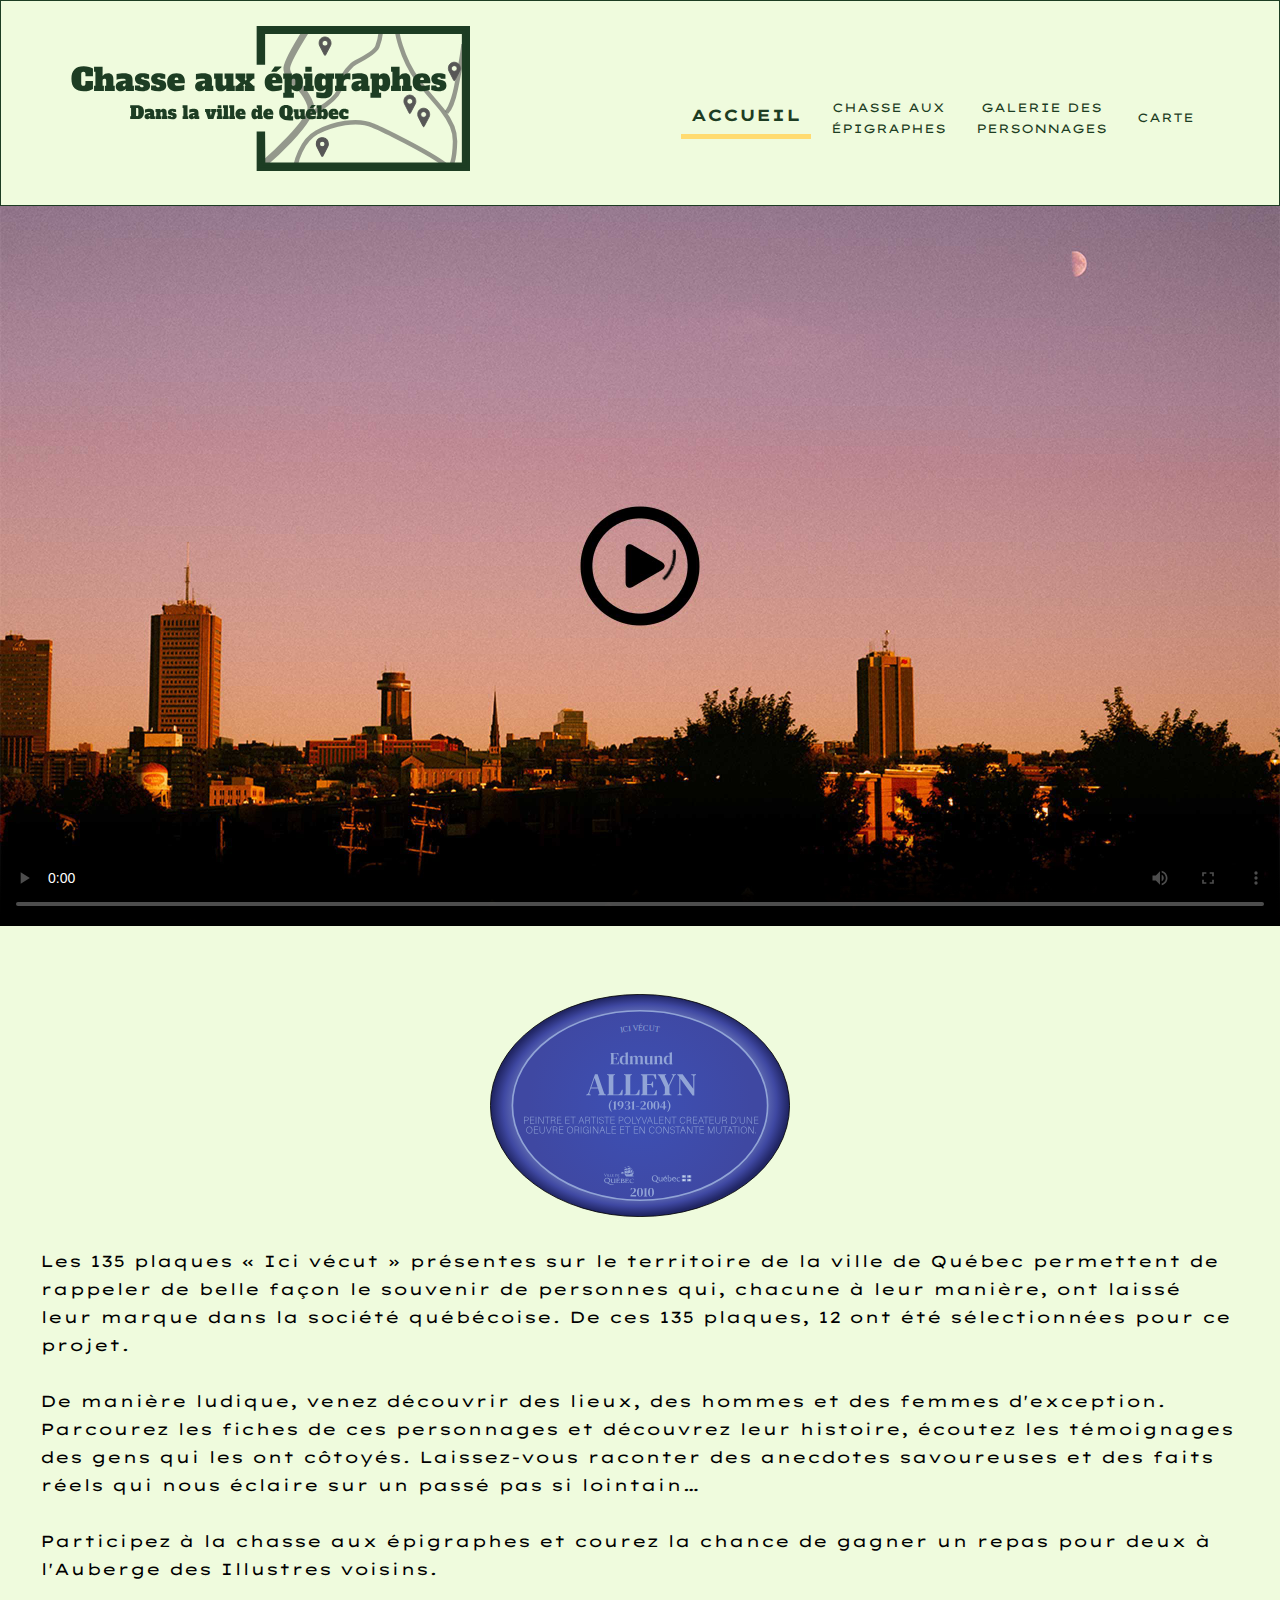
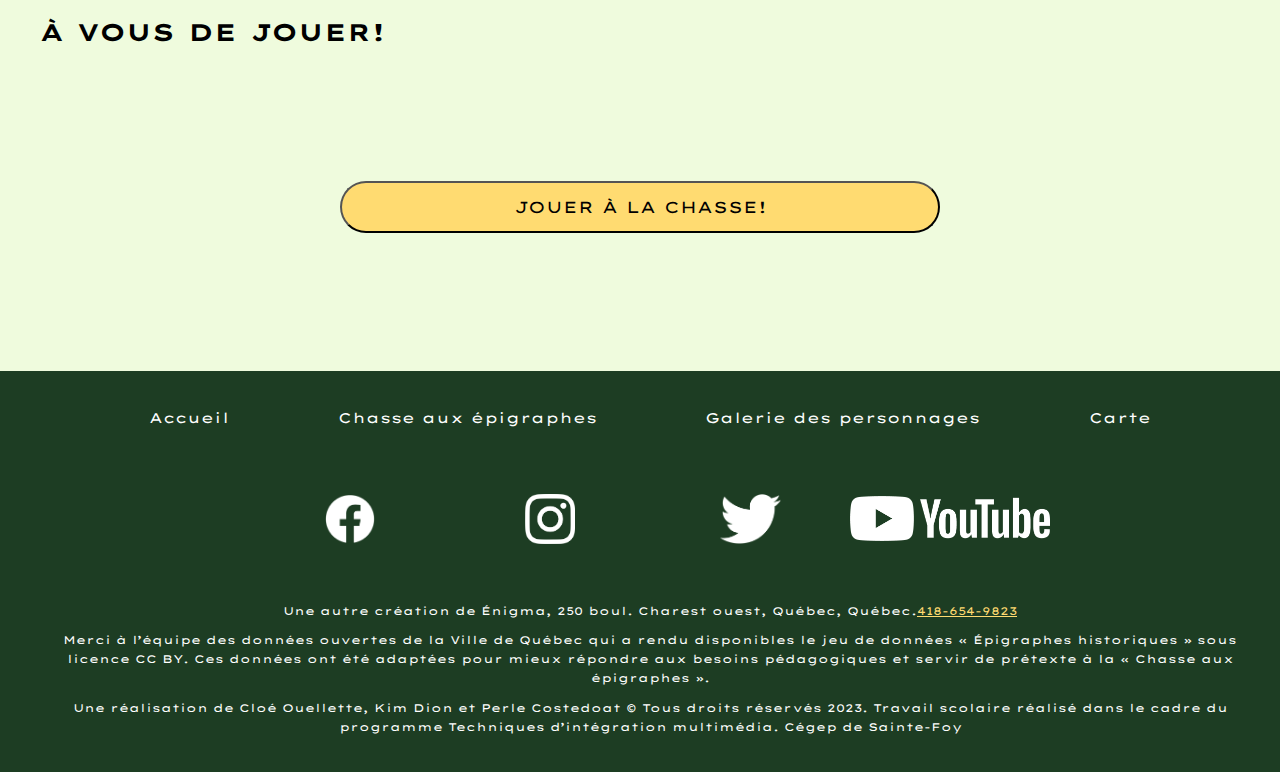
==== commit 02f9a0a2: "hfhfhfhfh" ====
--- a/accueil/index.html
+++ b/accueil/index.html
@@ -30,6 +30,7 @@
     <script defer src="../assests/js/menu.js"></script>
 </head>
 <body>
+  <a href="#contenu" class="screen-reader-only focusable">Aller au contenu</a>
  <!-- ENTETE - MENU PRINCIPAL -->
  <nav class="entete-nav">
 
@@ -53,7 +54,7 @@
 </nav>
 
 <!-- main -->
-    <main>
+    <main id="contenu">
        <div class="video">
         <video width="100%" src="../assests/video/ouellettec_chasseEpigraphe.mp4" poster="../assests/images/miniature.jpg" alt="Animation d'introduction de la chasse aux épigraphes" controls></video>
       </div>
--- a/assests/css/style-mandatC.css
+++ b/assests/css/style-mandatC.css
@@ -422,8 +422,6 @@
 
     text-align: center;
     margin: 30px auto;
-    border: solid 1px black;
-    border-radius: 10px;
     padding: 30px;
 }
 
@@ -452,7 +450,7 @@
 @media (min-width:800px) {
     .btn-piger-chasse {
         width: max-content;
-        font-size: 1.4rem;
+        font-size: 1.6rem;
         height: 50px;
         padding: 0 30px;
     }
@@ -561,6 +559,7 @@
     width: fit-content;
     font-size: 1.4rem;
     text-align: center;
+    margin: 20px 0;
 }
 
 .entete-chasseEnCours{
@@ -988,12 +987,12 @@
 /* section soumettre la fiche */
 
 
-.carte{
+.carte-fiche{
     width: 60%;
     margin-bottom: 10px;
 }
 @media (min-width:600px){
-    .carte{
+    .carte-fiche{
       
     width: 20%;
     margin: 0 10px;
@@ -1007,7 +1006,7 @@
 }
 
 .p-association {
-    margin-bottom: 60px;
+    margin-bottom: 30px;
 }
 
 .message-erreur {
@@ -1018,66 +1017,87 @@
     border: none;
 
 }
+
+
 
 form ul {
     list-style: none;
     display: flex;
     flex-direction: row;
     justify-content: space-between;
-    align-items: center;
+    
+}
+
+.btn__soumission{
+    text-align: center;
+    margin: 70px 0 20px;
+}
+
+
+.div-liens-fiche{
+    margin: 100px 0 0;
 }
 
 /*BOUTONS CARTES*/
 @media (max-width:600px){
     .liste-cartes{
-    display: grid;
-    grid-template-columns: 1fr;
-}
-}
-
-input[name="formSoumission"]+label{
+    display: flex;
+    flex-direction: column;
     align-items: center;
     justify-content: center;
-
-}
-
-input[name="formSoumission"]+label img {
+    }
+    .liste-cartes li {
+        width: 300px;
+    }
+}
+
+/* input[name="formSoumission"]+label{
+    align-items: center;
+    justify-content: center;
+
+} */
+
+/* input[name="formSoumission"]+label img {
     width: 100%;
 
 
-}
+} */
 
 input[name="formSoumission"]:checked+label img{
     border: 4px #1D3D23 solid;
     padding: 0;
+    margin: 0 auto;
+    border-radius: 9%;
+}
+
+input[name="formSoumission"]:disabled+label img{
+    filter: grayscale(100%);
+    padding: 0;
     margin: 0;
-    width: 100%;
+   
     border-radius: 9%;
 }
 
 
-@media (min-width:600px){
+/* @media (min-width:600px){
     input[name="formSoumission"]+label{
     display: block;
     align-items: center;
     justify-content: center;
     
-}
+} */
 
 input[name="formSoumission"]+label img {
     width: 80%;
-    
-    
-}
-
-input[name="formSoumission"]:checked+label img{
+}
+
+/* input[name="formSoumission"]:checked+label img{
     border: 4px #1D3D23 solid;
     border-radius: 9%;
     padding: 0;
     margin: 14px;
-    width: 80%;
-}
-}
+} */
+
 
 
 
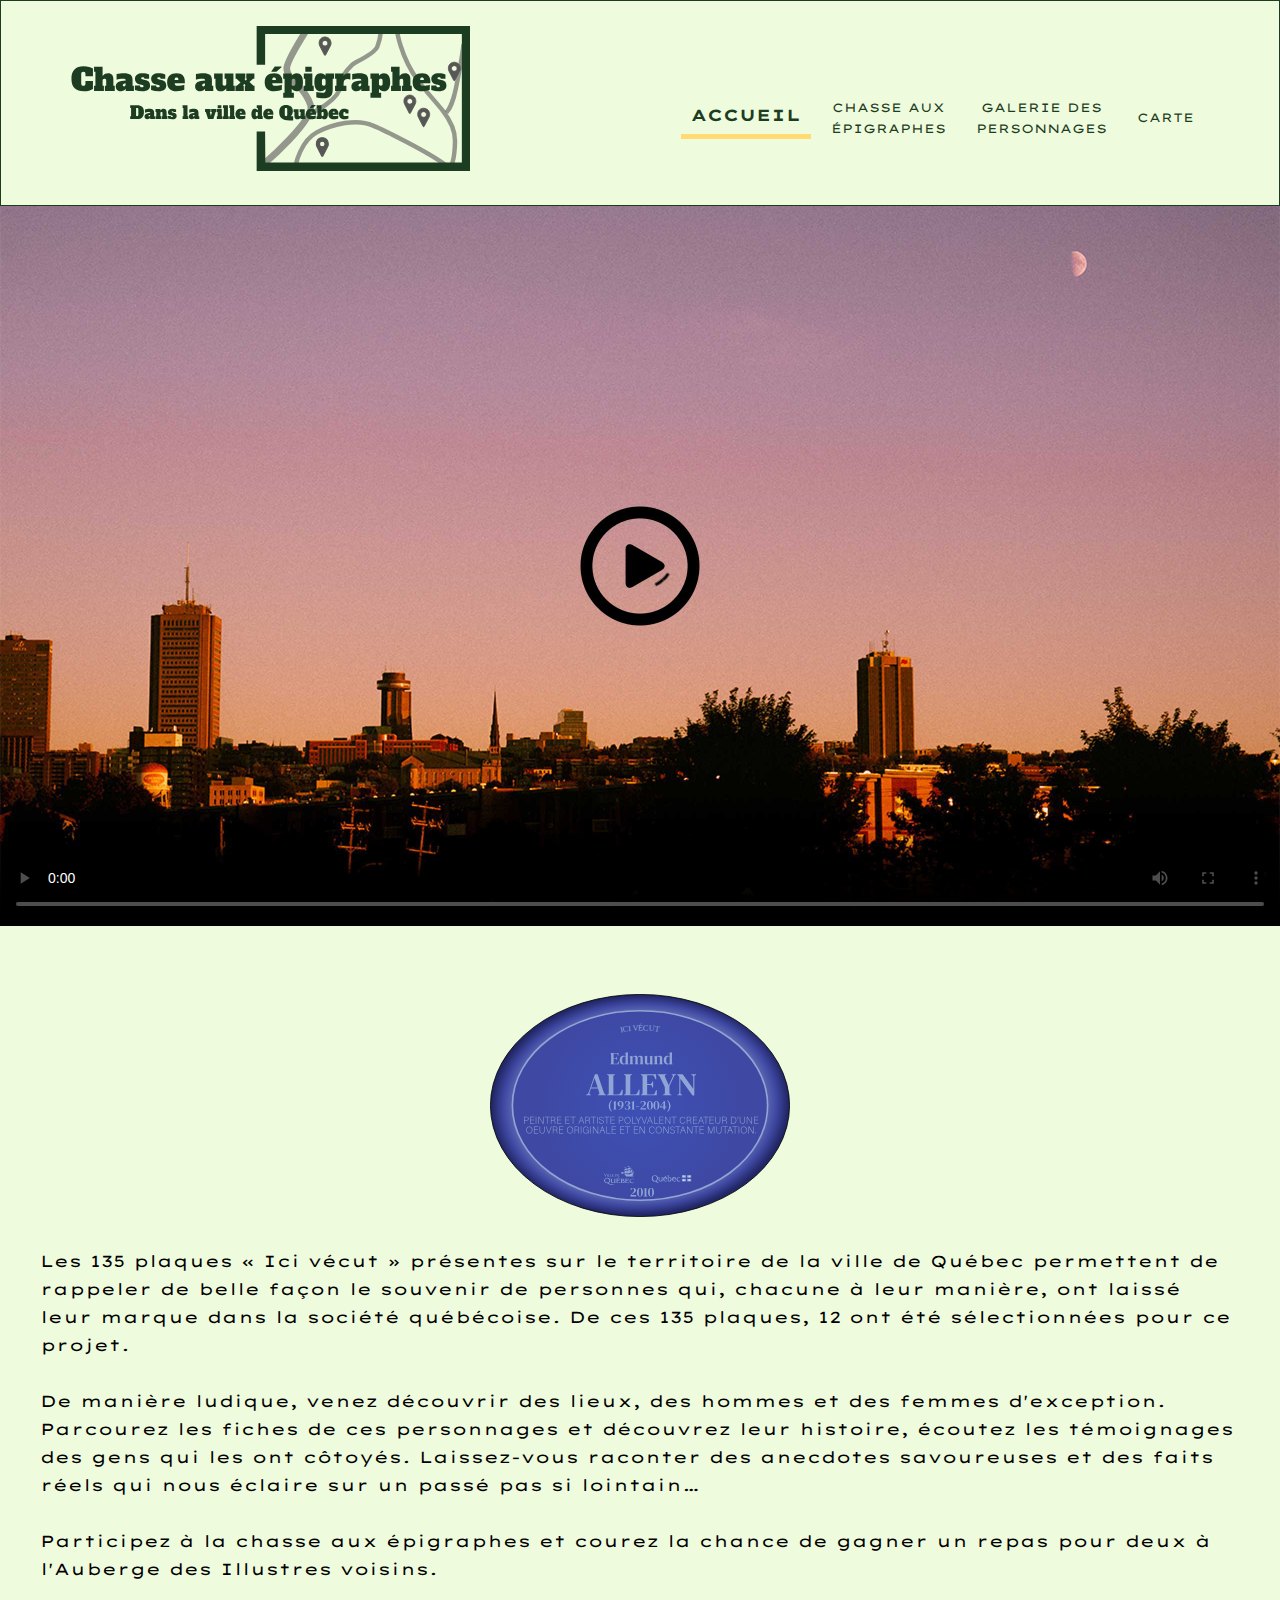
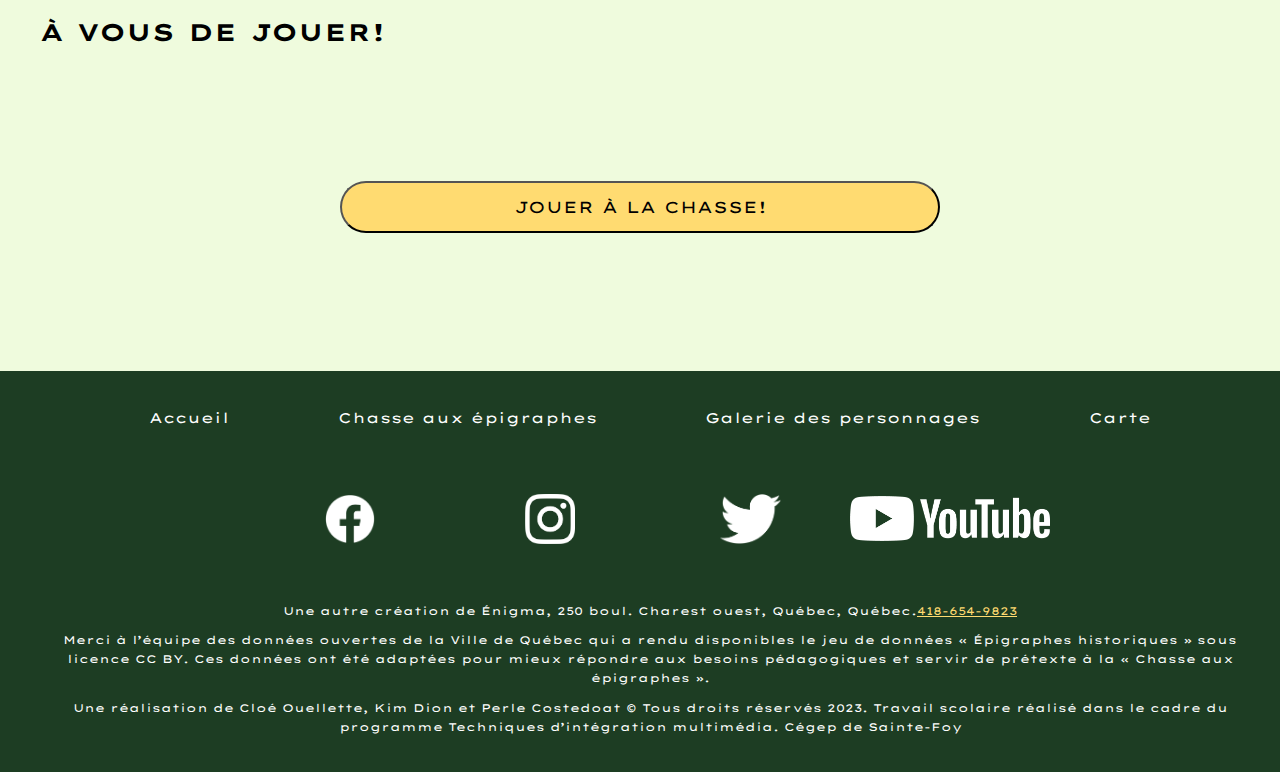
==== commit 2e2d16df: "regler code html + 404" ====
--- a/accueil/index.html
+++ b/accueil/index.html
@@ -1,5 +1,5 @@
 <!DOCTYPE html>
-<html lang="en">
+<html lang="fr">
 <head>
     <meta charset="UTF-8">
     <meta http-equiv="X-UA-Compatible" content="IE=edge">
@@ -30,12 +30,21 @@
     <script defer src="../assests/js/menu.js"></script>
 </head>
 <body>
-  <a href="#contenu" class="screen-reader-only focusable">Aller au contenu</a>
+
+  <noscript>
+    <p>Pour apprécier pleinement ce site, votre navigateur doit disposer de JavaScript, ce qui ne semble pas être le cas
+      présentement. Alternativement, vous pouvez consulter le site de la Ville de Québec pour découvrir les épigraphes
+      historiques :
+      <a
+        href="https://www.ville.quebec.qc.ca/citoyens/patrimoine/personnalites/plaques-ici-vecut/index.aspx">ville.quebec.qc.ca/citoyens/patrimoine/personnalites/plaques-ici-vecut/</a>
+    </p>
+  </noscript>
+
  <!-- ENTETE - MENU PRINCIPAL -->
- <nav class="entete-nav">
+ <nav role="banner" class="entete-nav">
 
   <div class="div-conteneur-nav conteneur">
-    <a href="../accueil/index.html"><img class="logo" src="../assests/images/logo-chasse1.svg"></a>
+    <a href="../accueil/index.html"><img class="logo" src="../assests/images/logo-chasse1.svg" alt="logo d'une carte avec titre: Chasse aux Épigraphes dans la ville de Quebec"></a>
 
     <div class="nav">
       <ul class="entete-nav-liste  ">
@@ -54,15 +63,15 @@
 </nav>
 
 <!-- main -->
-    <main id="contenu">
+    <main>
        <div class="video">
-        <video width="100%" src="../assests/video/ouellettec_chasseEpigraphe.mp4" poster="../assests/images/miniature.jpg" alt="Animation d'introduction de la chasse aux épigraphes" controls></video>
+        <video width="100%" src="../assests/video/ouellettec_chasseEpigraphe.mp4" poster="../assests/images/miniature.jpg" controls></video>
       </div>
 
 
     <div class="main">
         <div class="texte-accueil div-conteneur conteneur">
-          <img class="epigraphe_accueil" src="../assests/images/images_epi/e0001.svg" width="200px" alt="edmund alleyn">
+          <img class="epigraphe_accueil" src="../assests/images/images_epi/e0001.svg" width="200" alt="Épigraphe">
         <p> Les 135 plaques « Ici vécut » présentes sur le territoire de la ville de Québec permettent de rappeler de belle façon le souvenir de personnes qui, chacune à leur manière, ont laissé leur marque dans la société québécoise. De ces 135 plaques, 12 ont été sélectionnées pour ce projet.</p><br>
         <p>De manière ludique, venez découvrir des lieux, des hommes et des femmes d'exception. Parcourez les fiches de ces personnages et découvrez leur histoire, écoutez les témoignages des gens qui les ont côtoyés. Laissez-vous raconter des anecdotes savoureuses et des faits réels qui nous éclaire sur un passé pas si lointain…</p><br>
             <p>Participez à la chasse aux épigraphes et courez la chance de gagner un repas pour deux à l'Auberge des Illustres voisins.</p>
@@ -80,7 +89,7 @@
       
 
       <!-- FOOTER -->
-  <footer>
+  <footer role="contentinfo">
     <div class="conteneur div-conteneur">
     <div>
       <ul class="footer-nav">
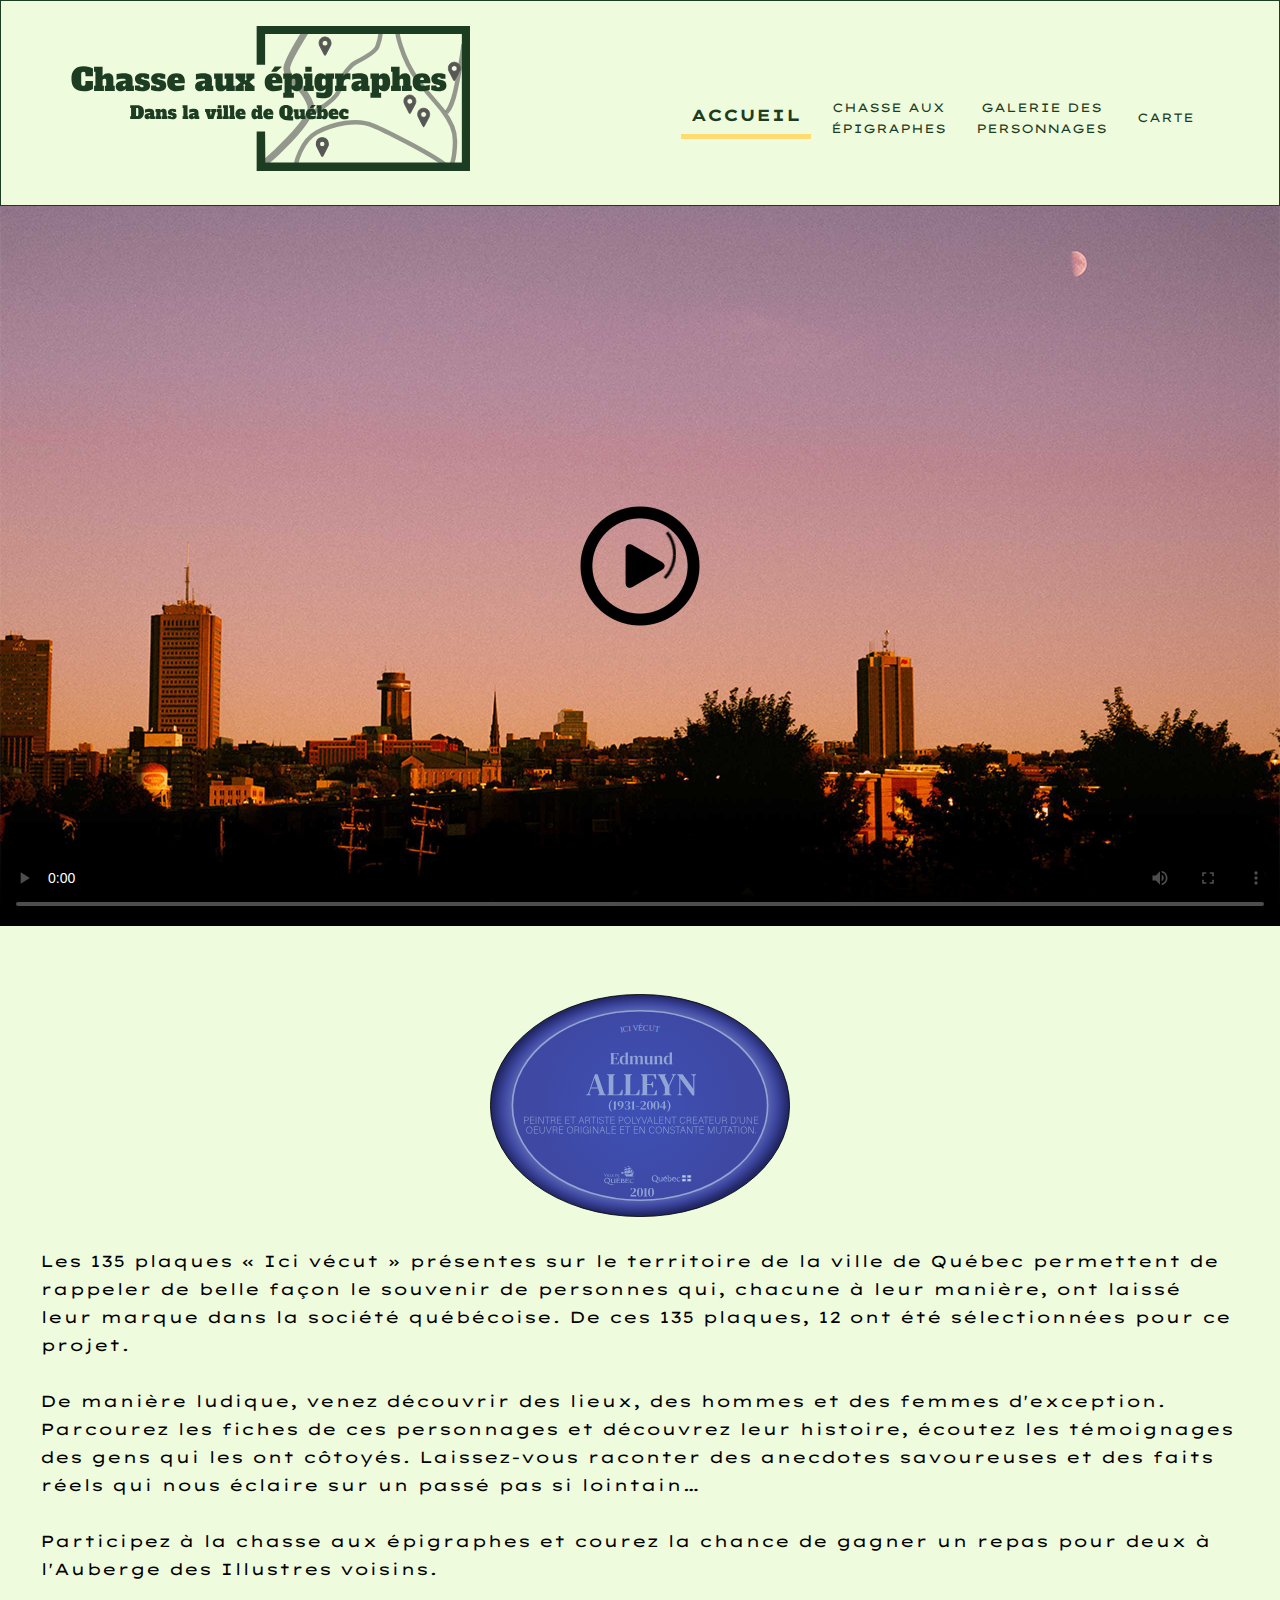
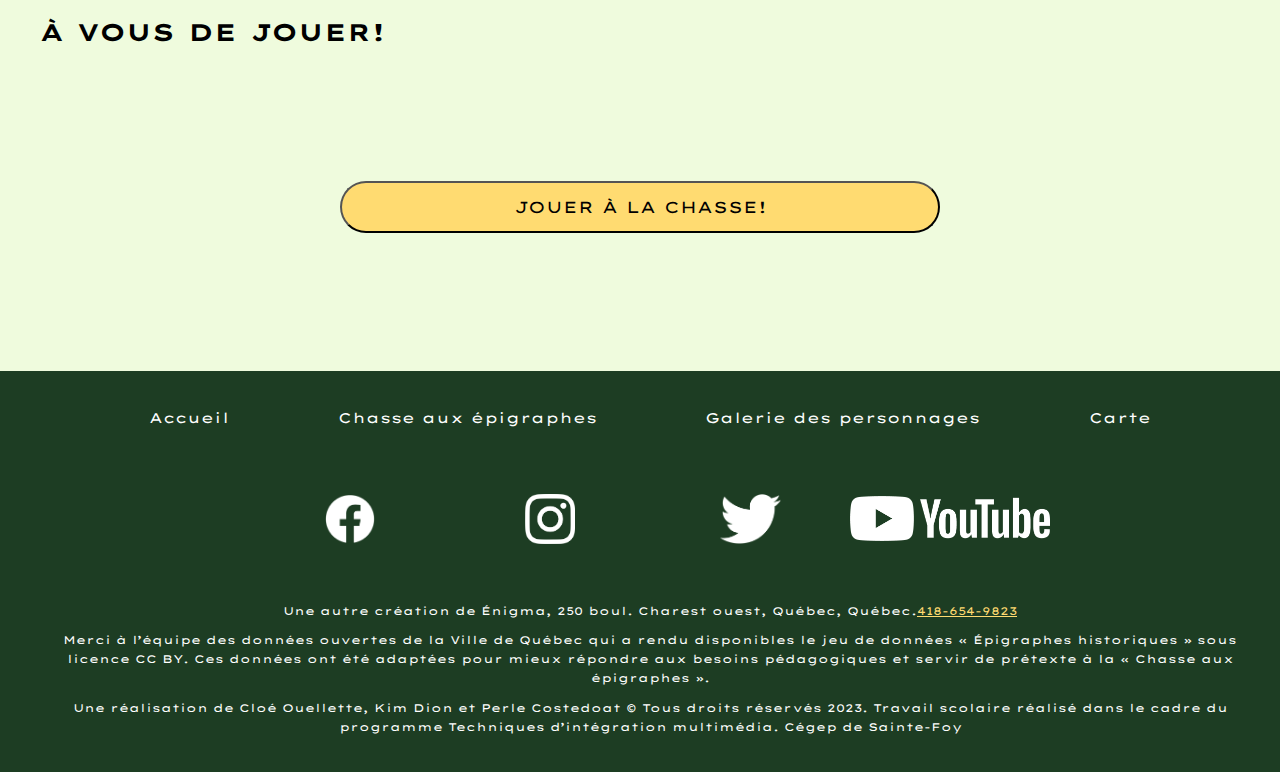
==== commit ddc4e531: "jjjjj" ====
--- a/accueil/index.html
+++ b/accueil/index.html
@@ -40,6 +40,7 @@
     </p>
   </noscript>
 
+  <a href="#contenu" class="screen-reader-only focusable">Aller au contenu</a>
  <!-- ENTETE - MENU PRINCIPAL -->
  <nav role="banner" class="entete-nav">
 
@@ -63,7 +64,7 @@
 </nav>
 
 <!-- main -->
-    <main>
+    <main id="contenu">
        <div class="video">
         <video width="100%" src="../assests/video/ouellettec_chasseEpigraphe.mp4" poster="../assests/images/miniature.jpg" controls></video>
       </div>
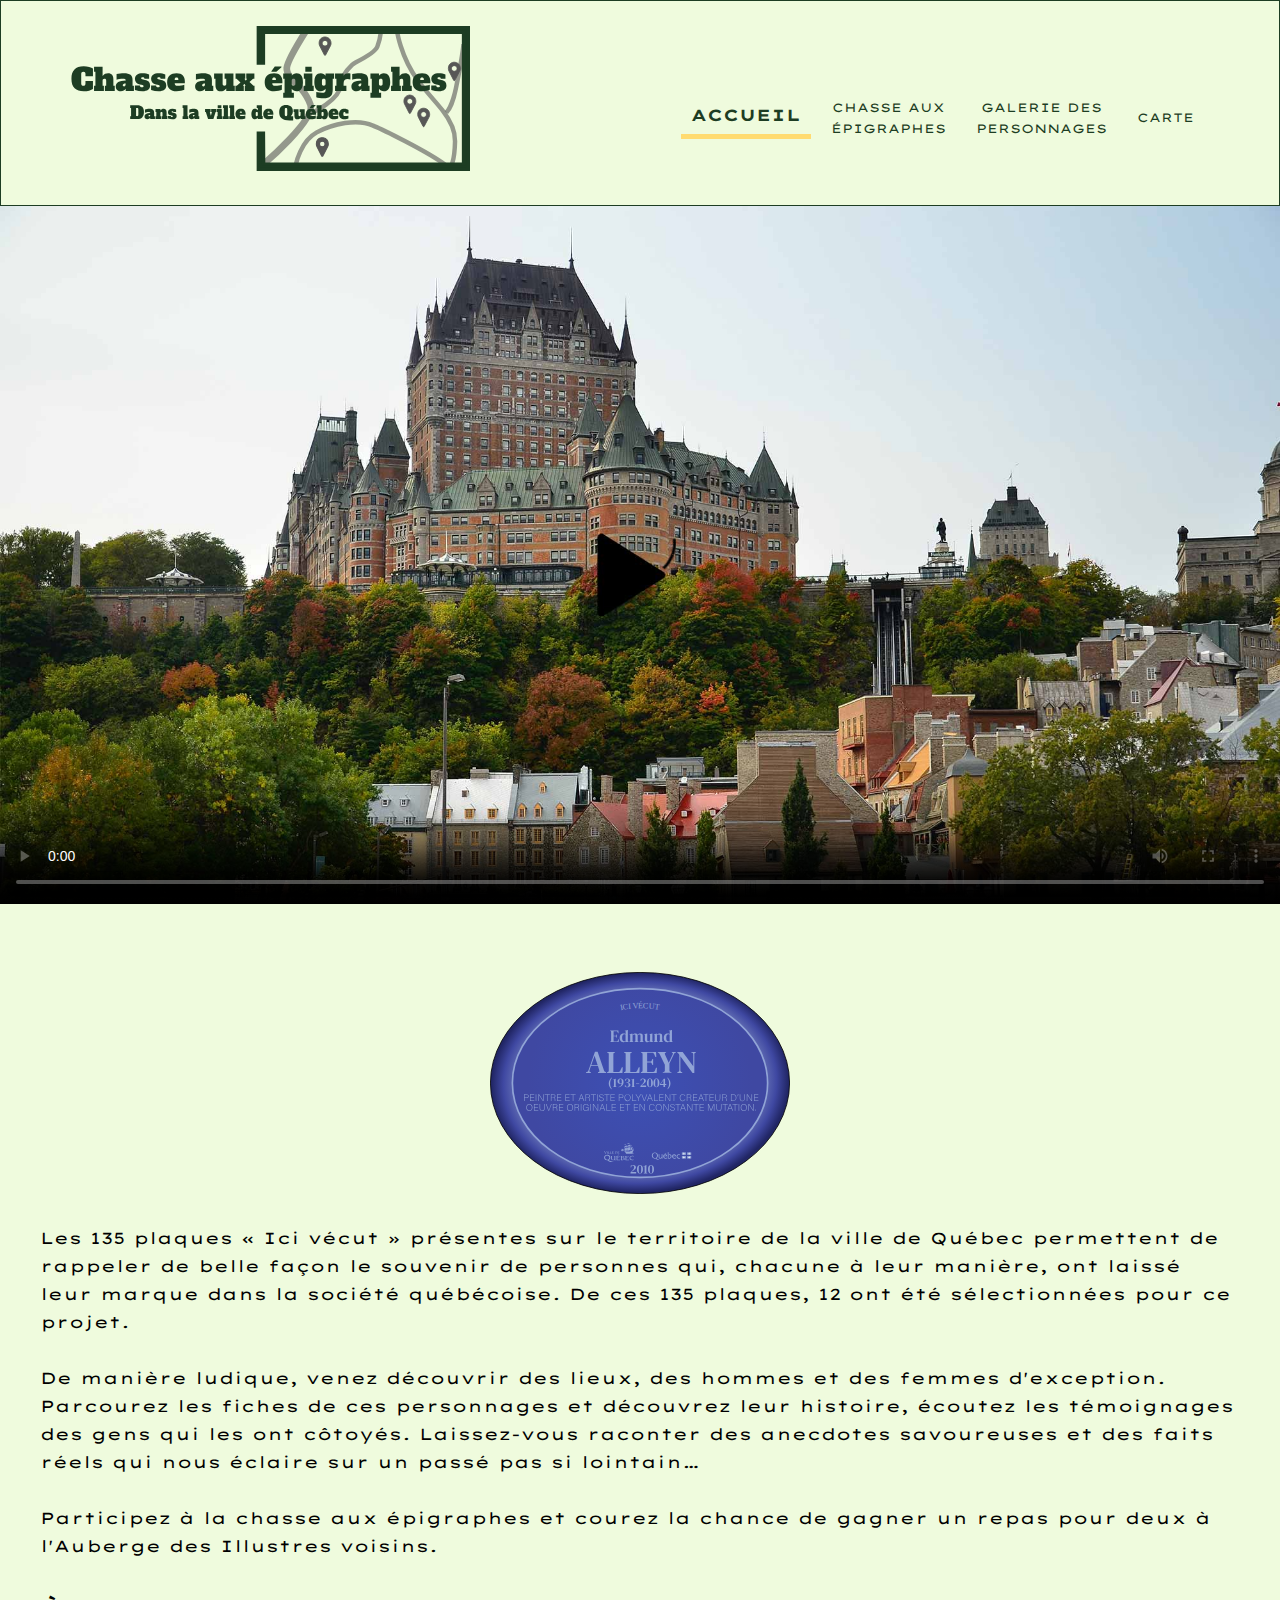
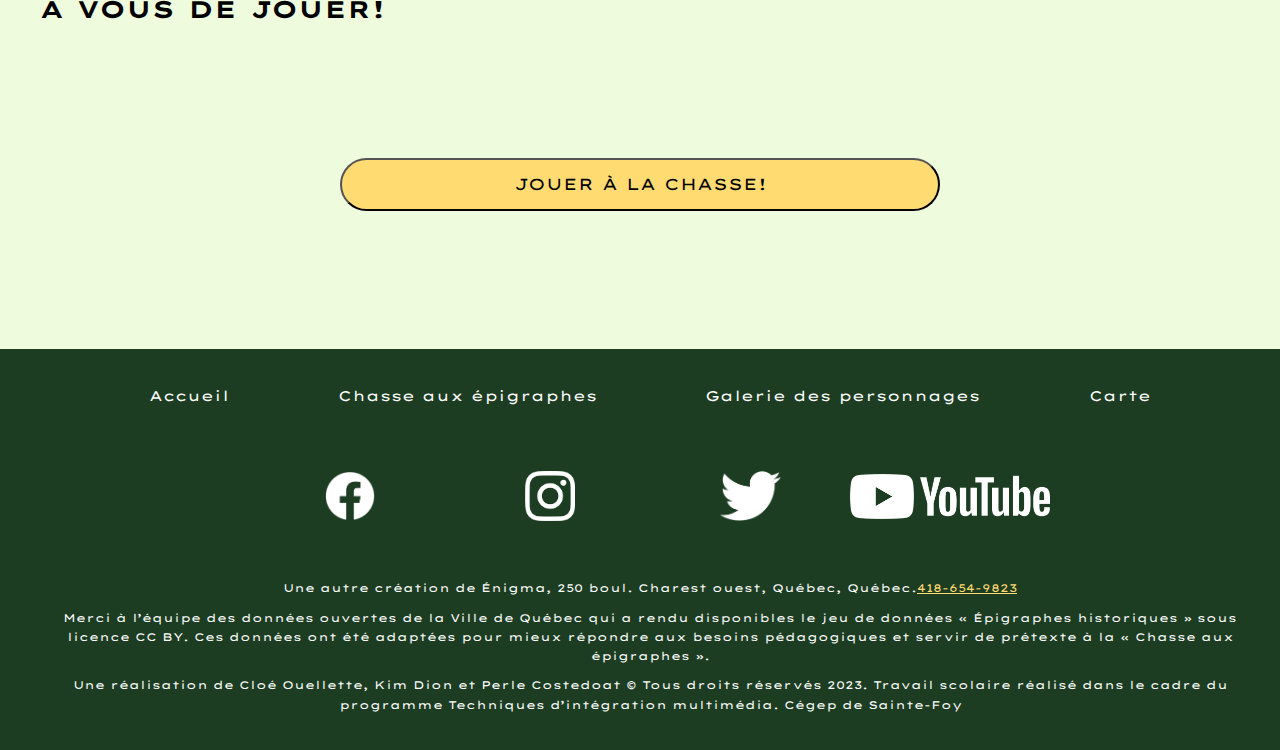
==== commit 047a9a14: "changement miniature" ====
--- a/accueil/index.html
+++ b/accueil/index.html
@@ -66,7 +66,7 @@
 <!-- main -->
     <main id="contenu">
        <div class="video">
-        <video width="100%" src="../assests/video/ouellettec_chasseEpigraphe.mp4" poster="../assests/images/miniature.jpg" controls></video>
+        <video width="100%" src="../assests/video/ouellettec_chasseEpigraphe.mp4" poster="../assests/images/joy-real-sq1IiCp0pDE-unsplash.jpg" controls></video>
       </div>
 
 
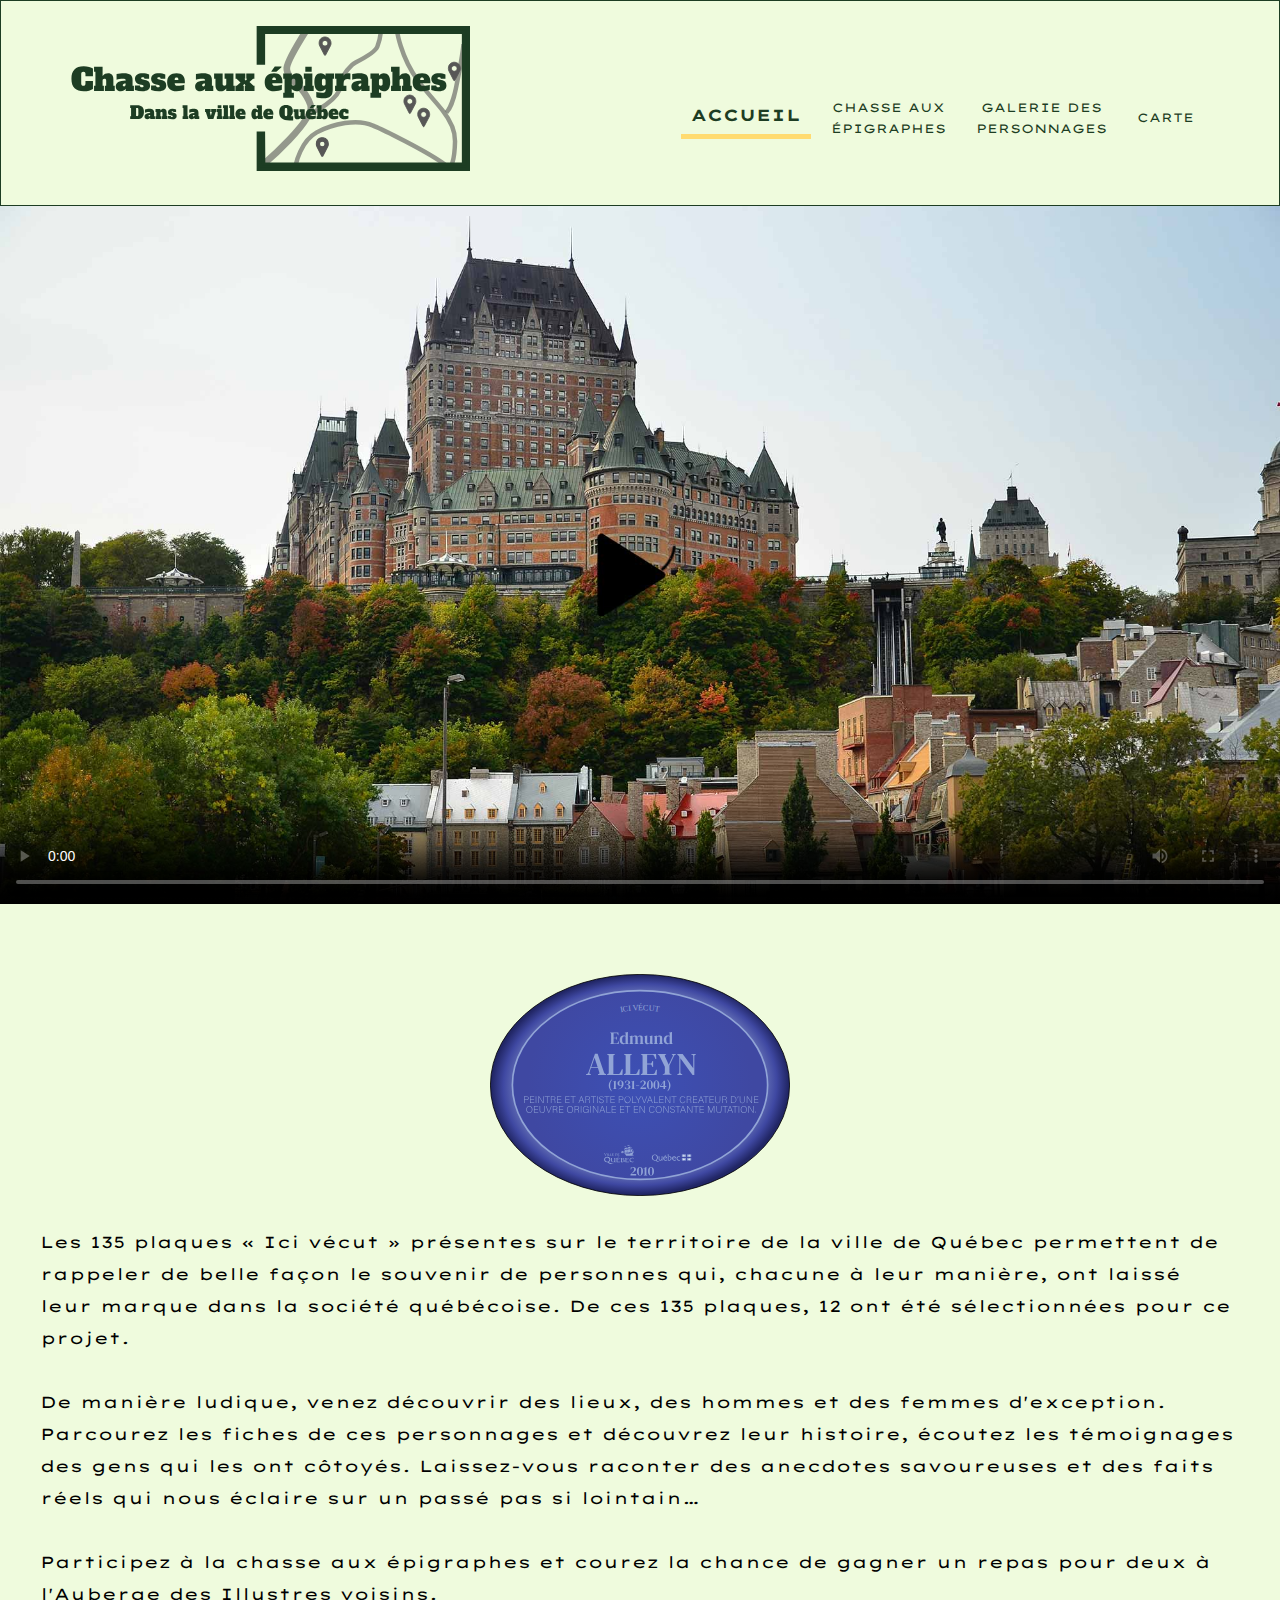
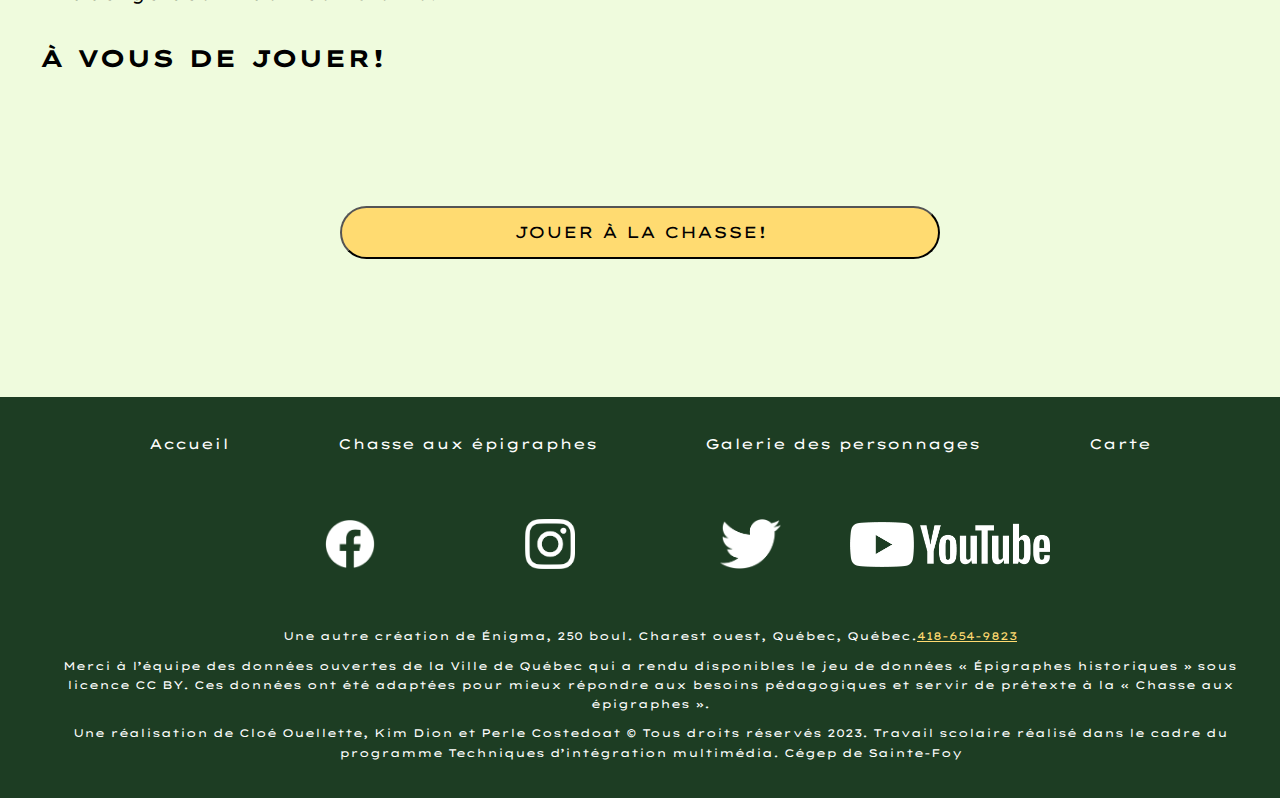
==== commit 87b6ef92: "changment grosseur texte" ====
--- a/accueil/index.html
+++ b/accueil/index.html
@@ -64,7 +64,7 @@
 </nav>
 
 <!-- main -->
-    <main id="contenu">
+    <main id="contenu" class="main--accueil">
        <div class="video">
         <video width="100%" src="../assests/video/ouellettec_chasseEpigraphe.mp4" poster="../assests/images/joy-real-sq1IiCp0pDE-unsplash.jpg" controls></video>
       </div>
--- a/assests/css/style-mandatA.css
+++ b/assests/css/style-mandatA.css
@@ -40,6 +40,16 @@
     margin: 0 auto;
 }
 
+.main--accueil{
+    line-height: 200%;
+    font-size: 1.4rem;
+}
+
+@media(min-width:600px){
+    .main--accueil{
+        font-size: 1.6rem;
+    }
+}
 
 /* ------------------------------------------------------------------------------------------------------------------ */
 /* MAIN */
--- a/assests/css/style-mandatC.css
+++ b/assests/css/style-mandatC.css
@@ -1144,7 +1144,7 @@
     font-size: 1.4rem;
 }
 
-
+/* ---------------- SECTION CARTE -------------------------- */
 
 .section-carte{
     background-color: #EFFBDD;
@@ -1157,4 +1157,17 @@
 .section-carte p{
     margin: 10px;
     text-align: center;
+}
+
+.h2--carte{
+    font-size: 1.4rem; 
+    font-weight: 400; 
+    font-family: 'Lexend Zetta', sans-serif;
+}
+@media (min-width:600px) {
+    .h2--carte{
+        font-size: 1.6rem; 
+        font-weight: 400; 
+        font-family: 'Lexend Zetta', sans-serif;
+    }
 }